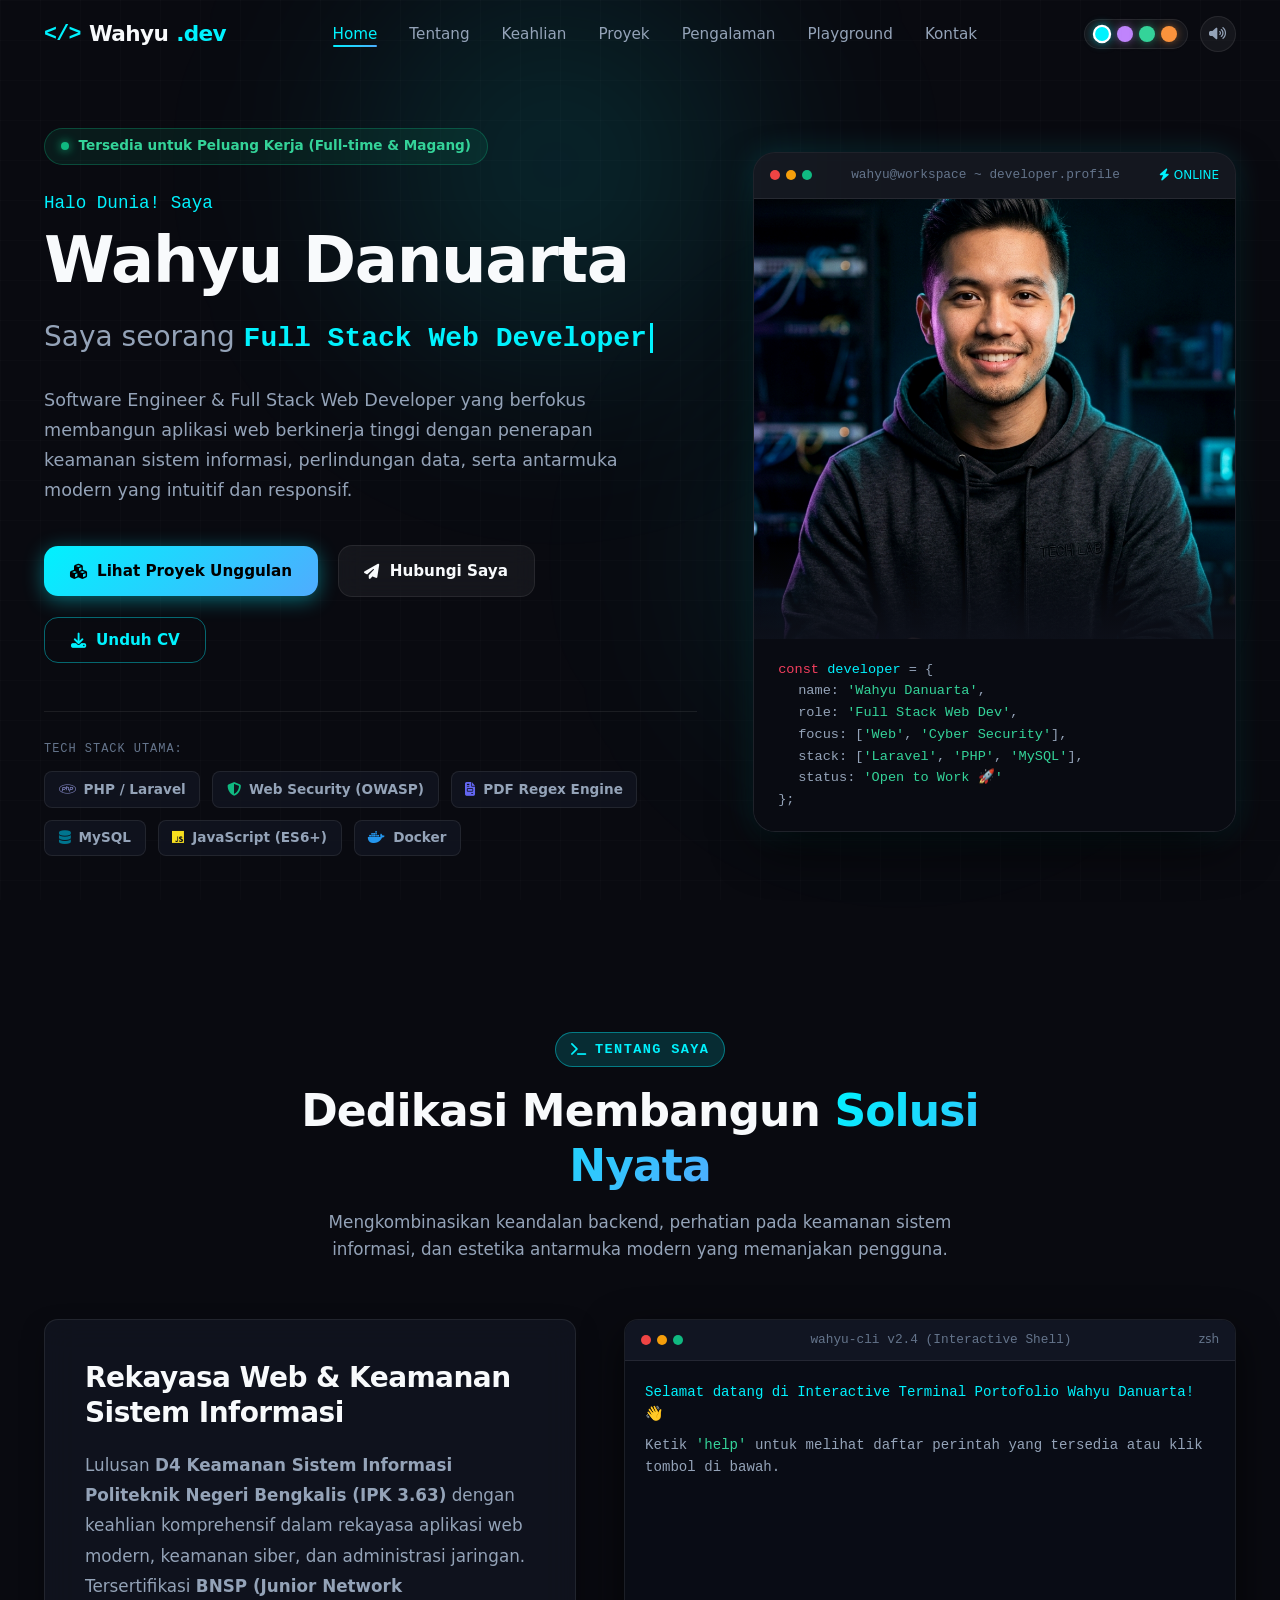
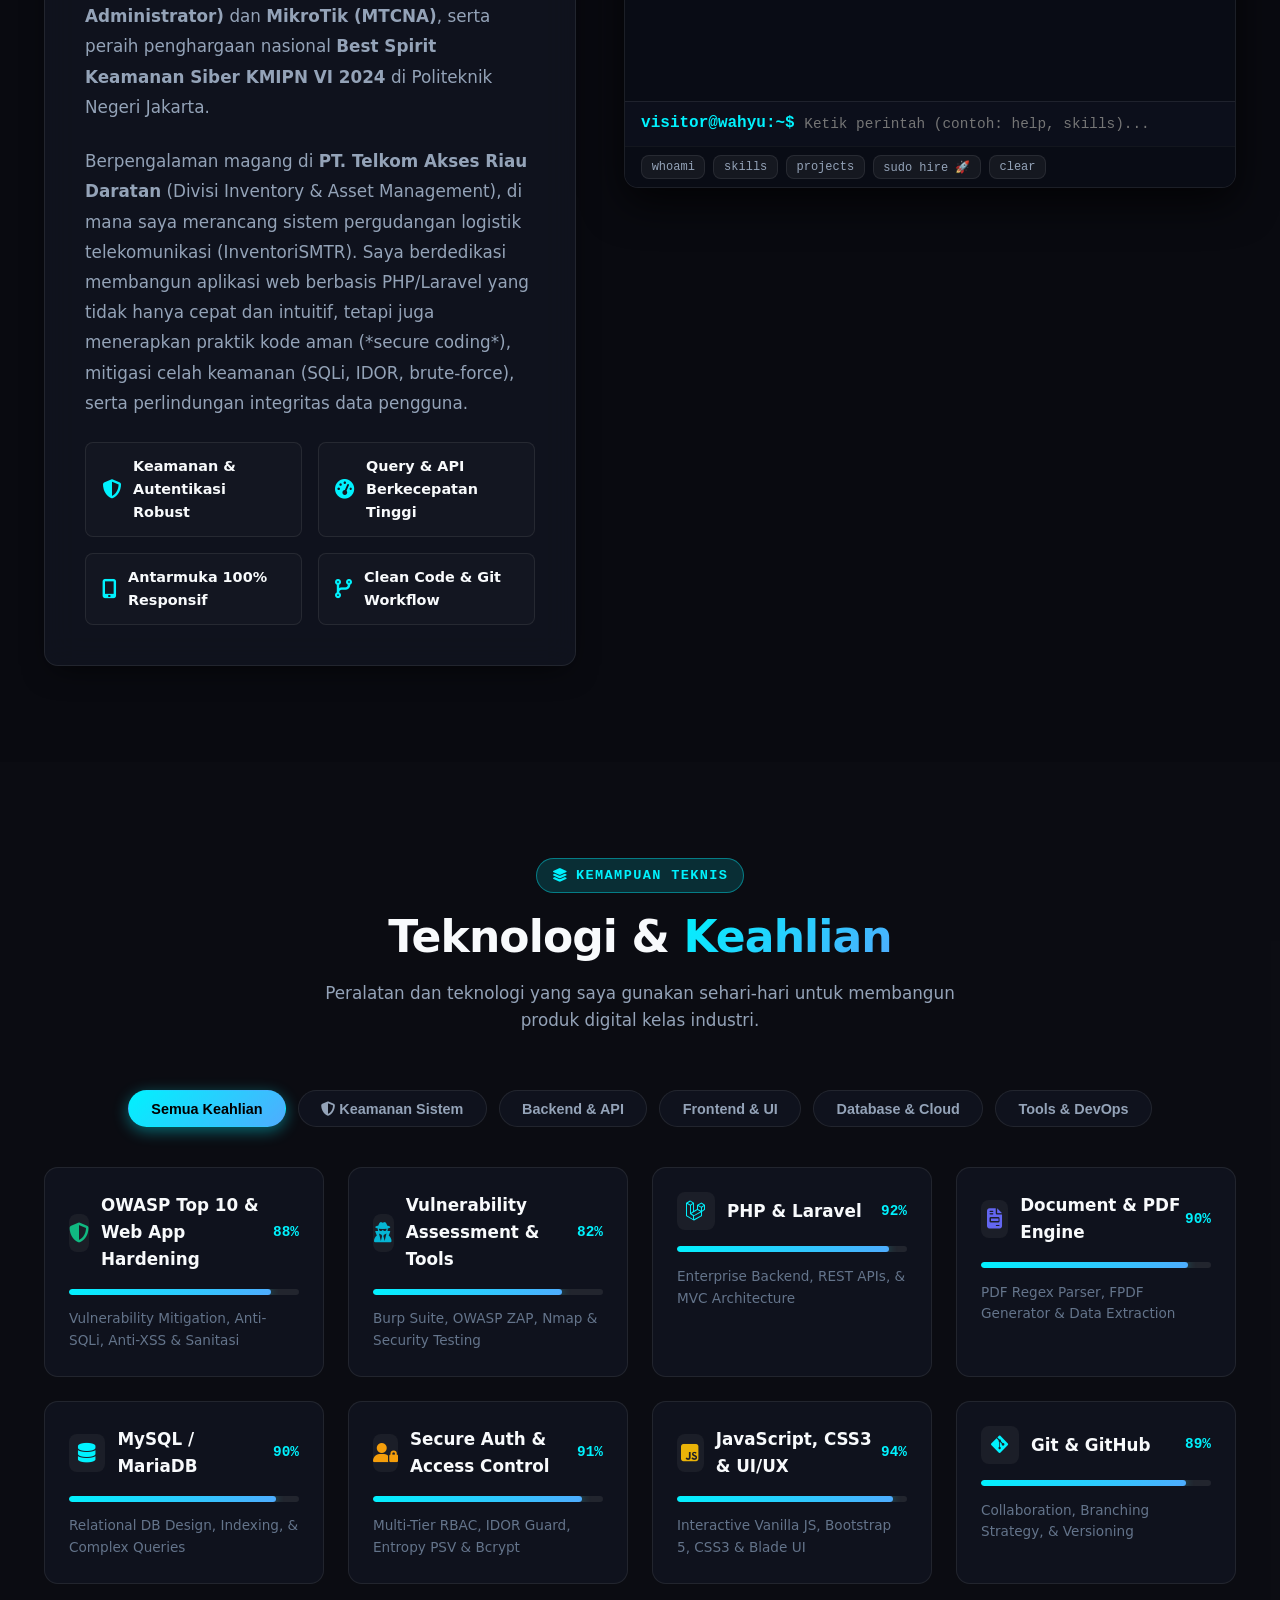
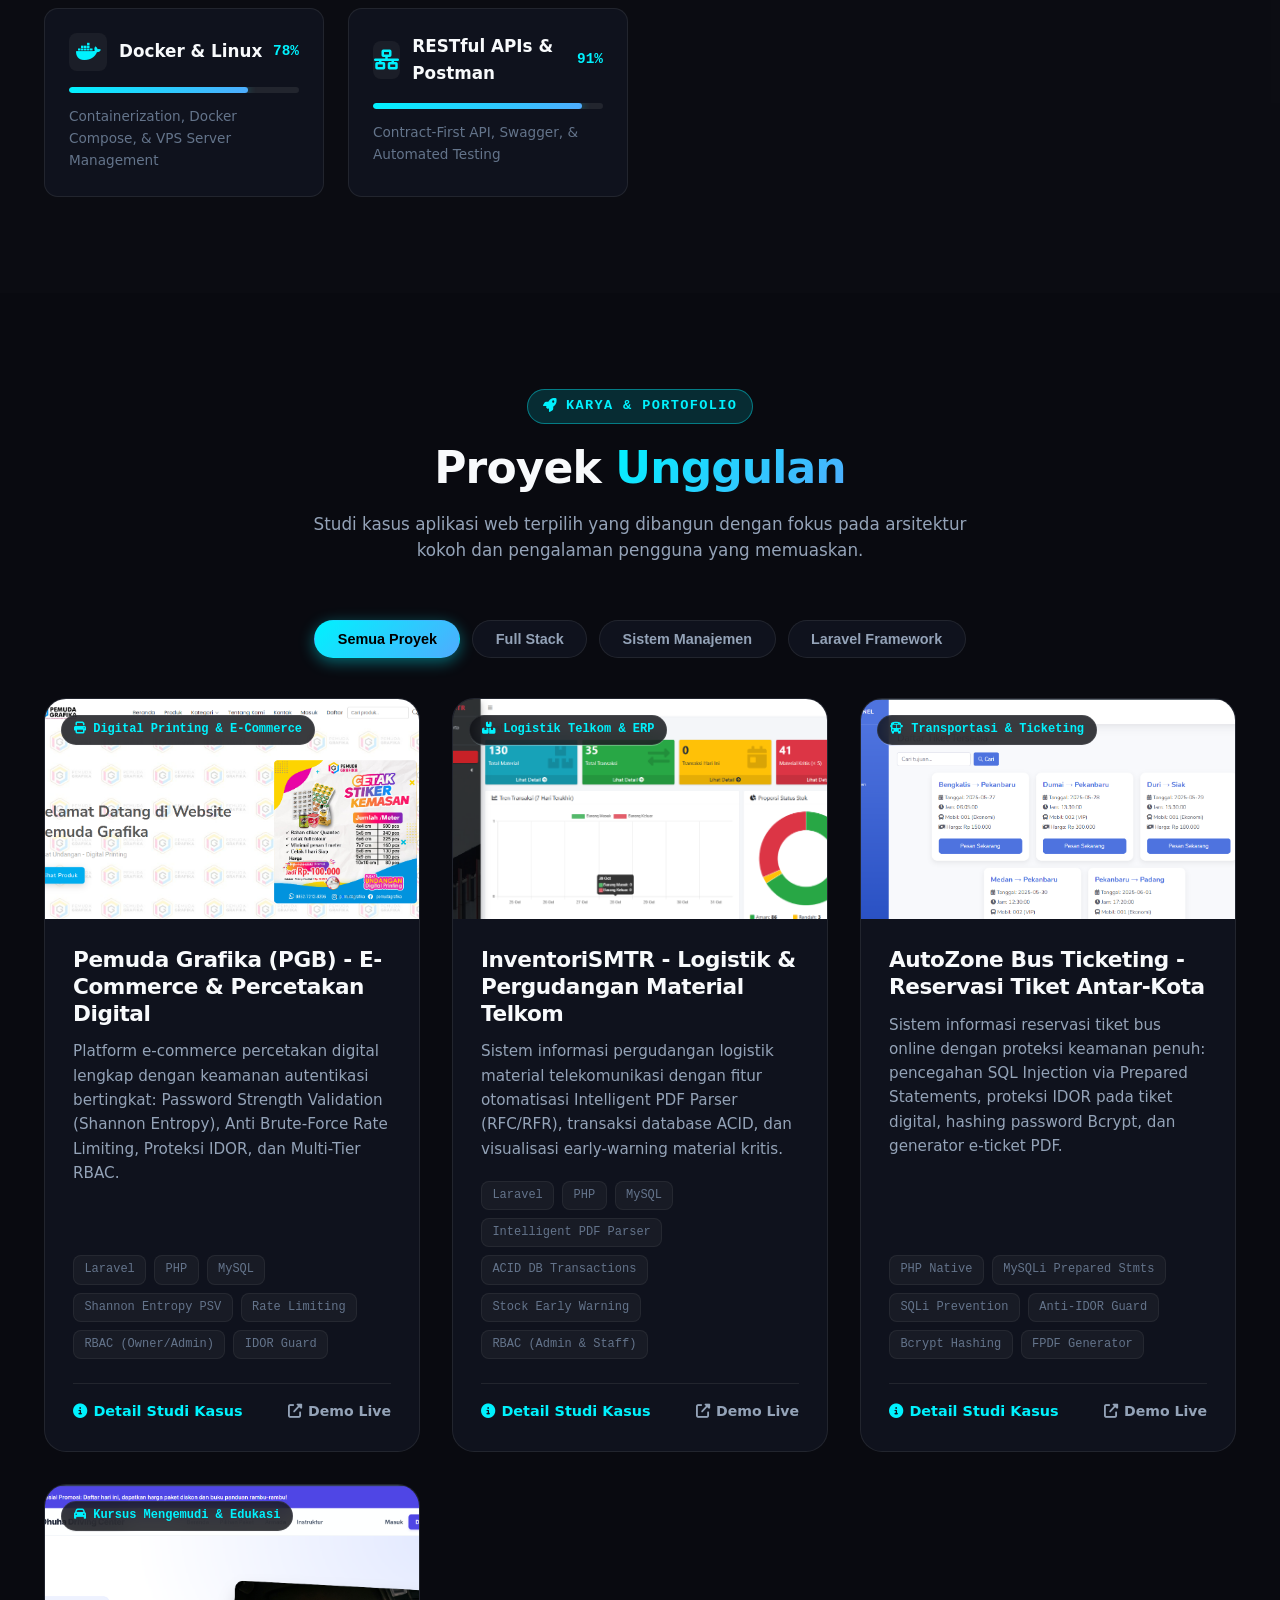
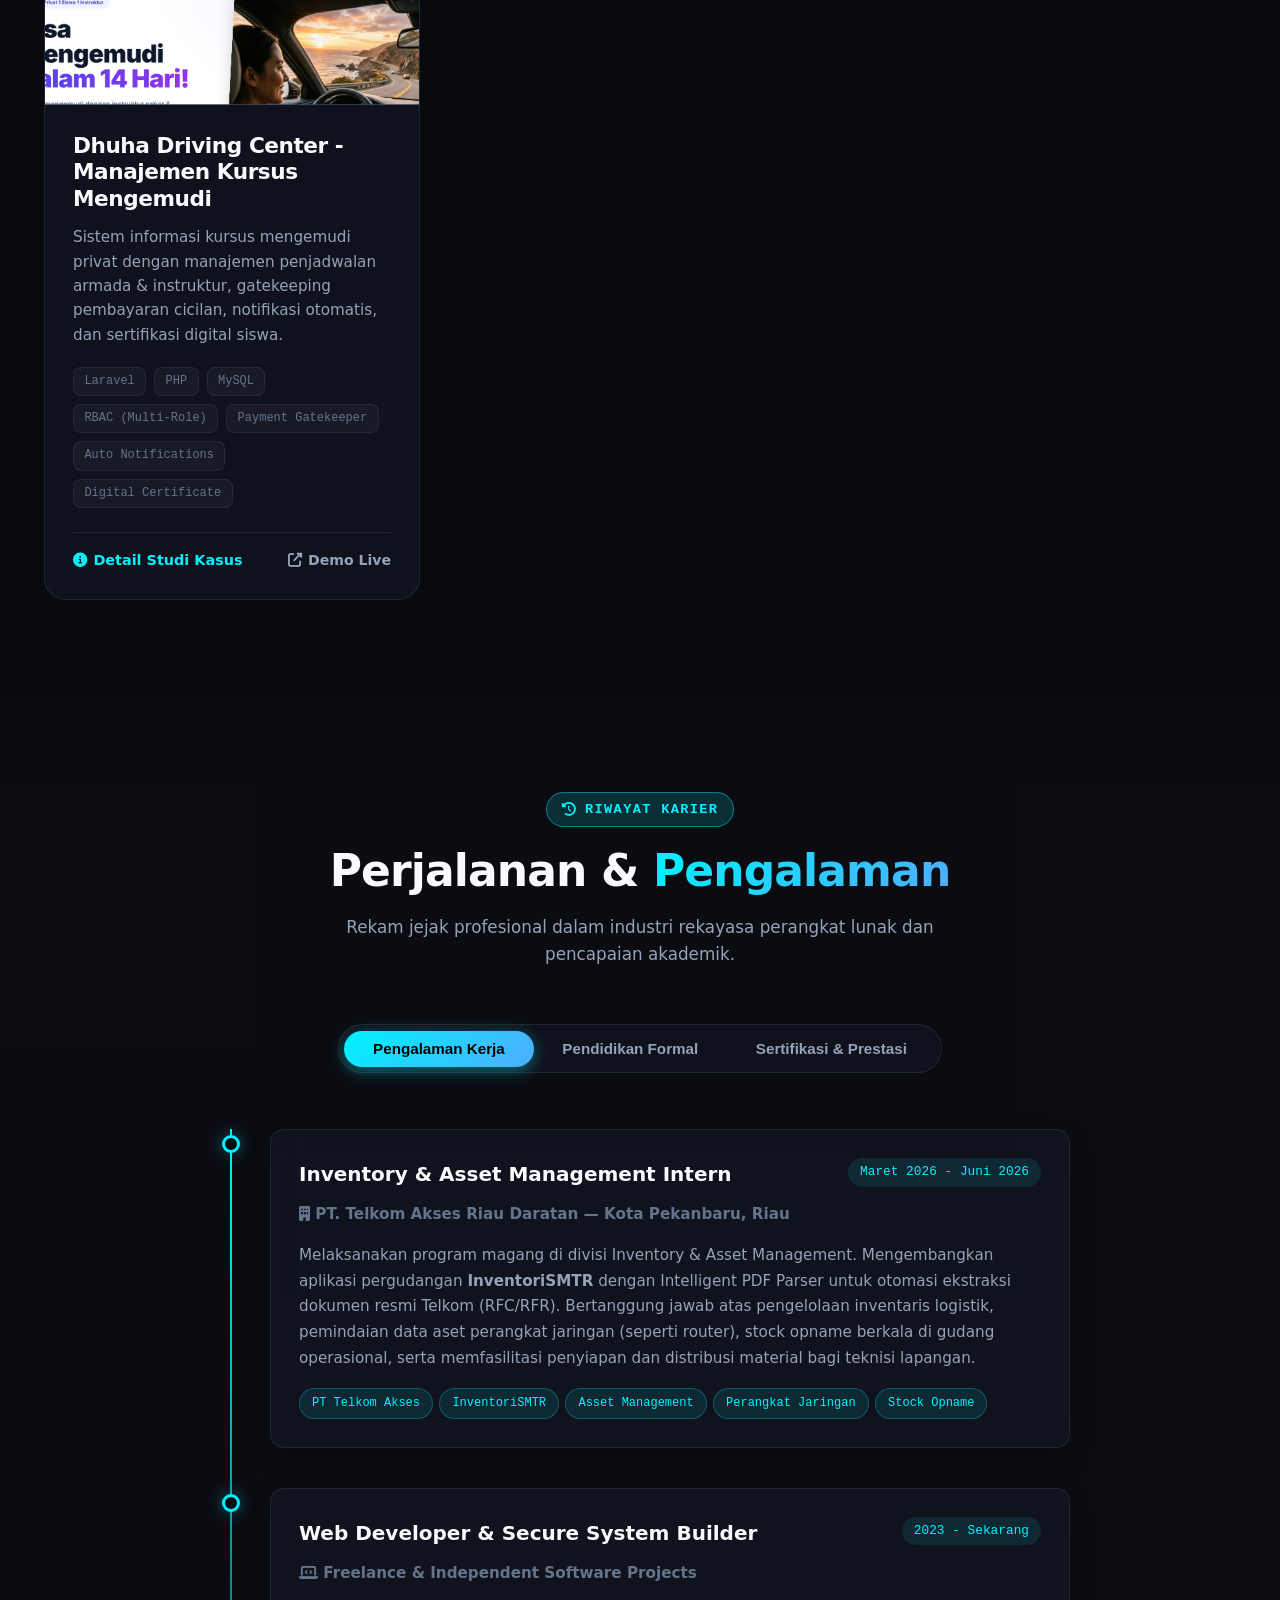
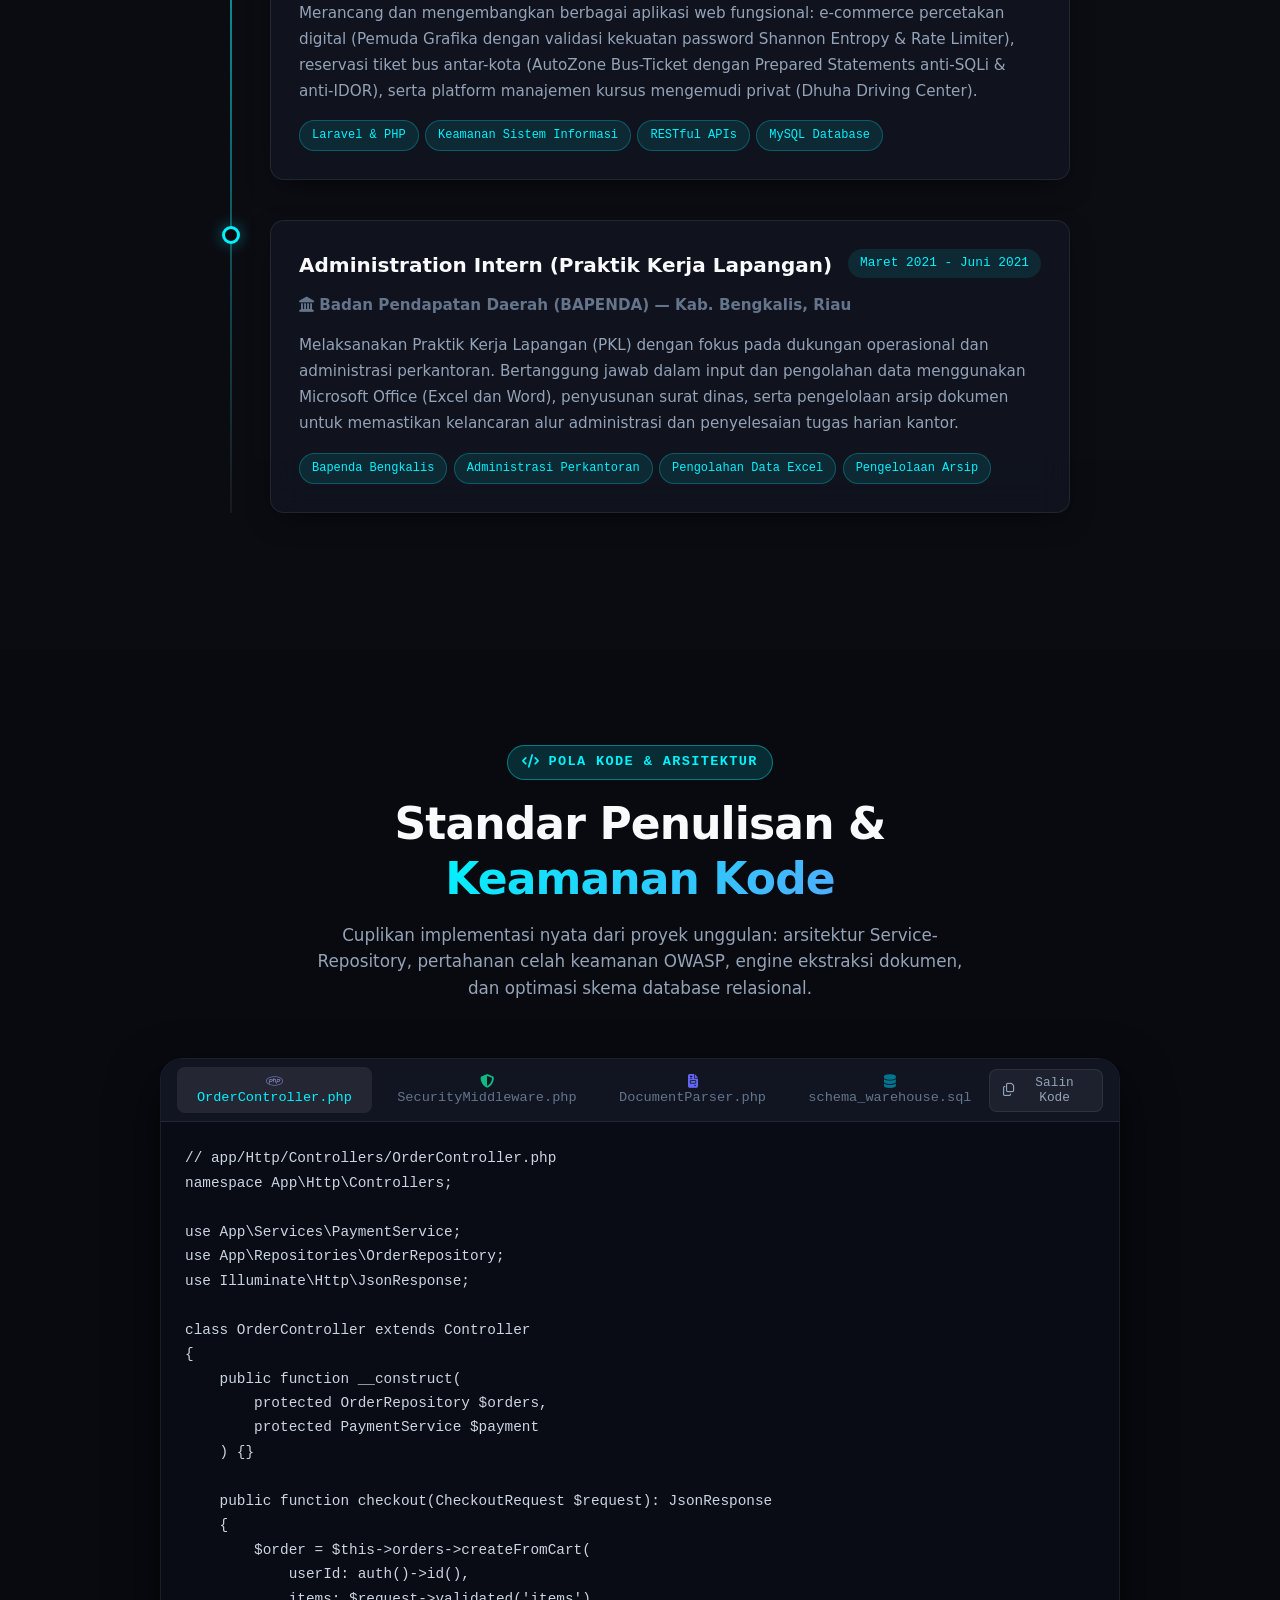
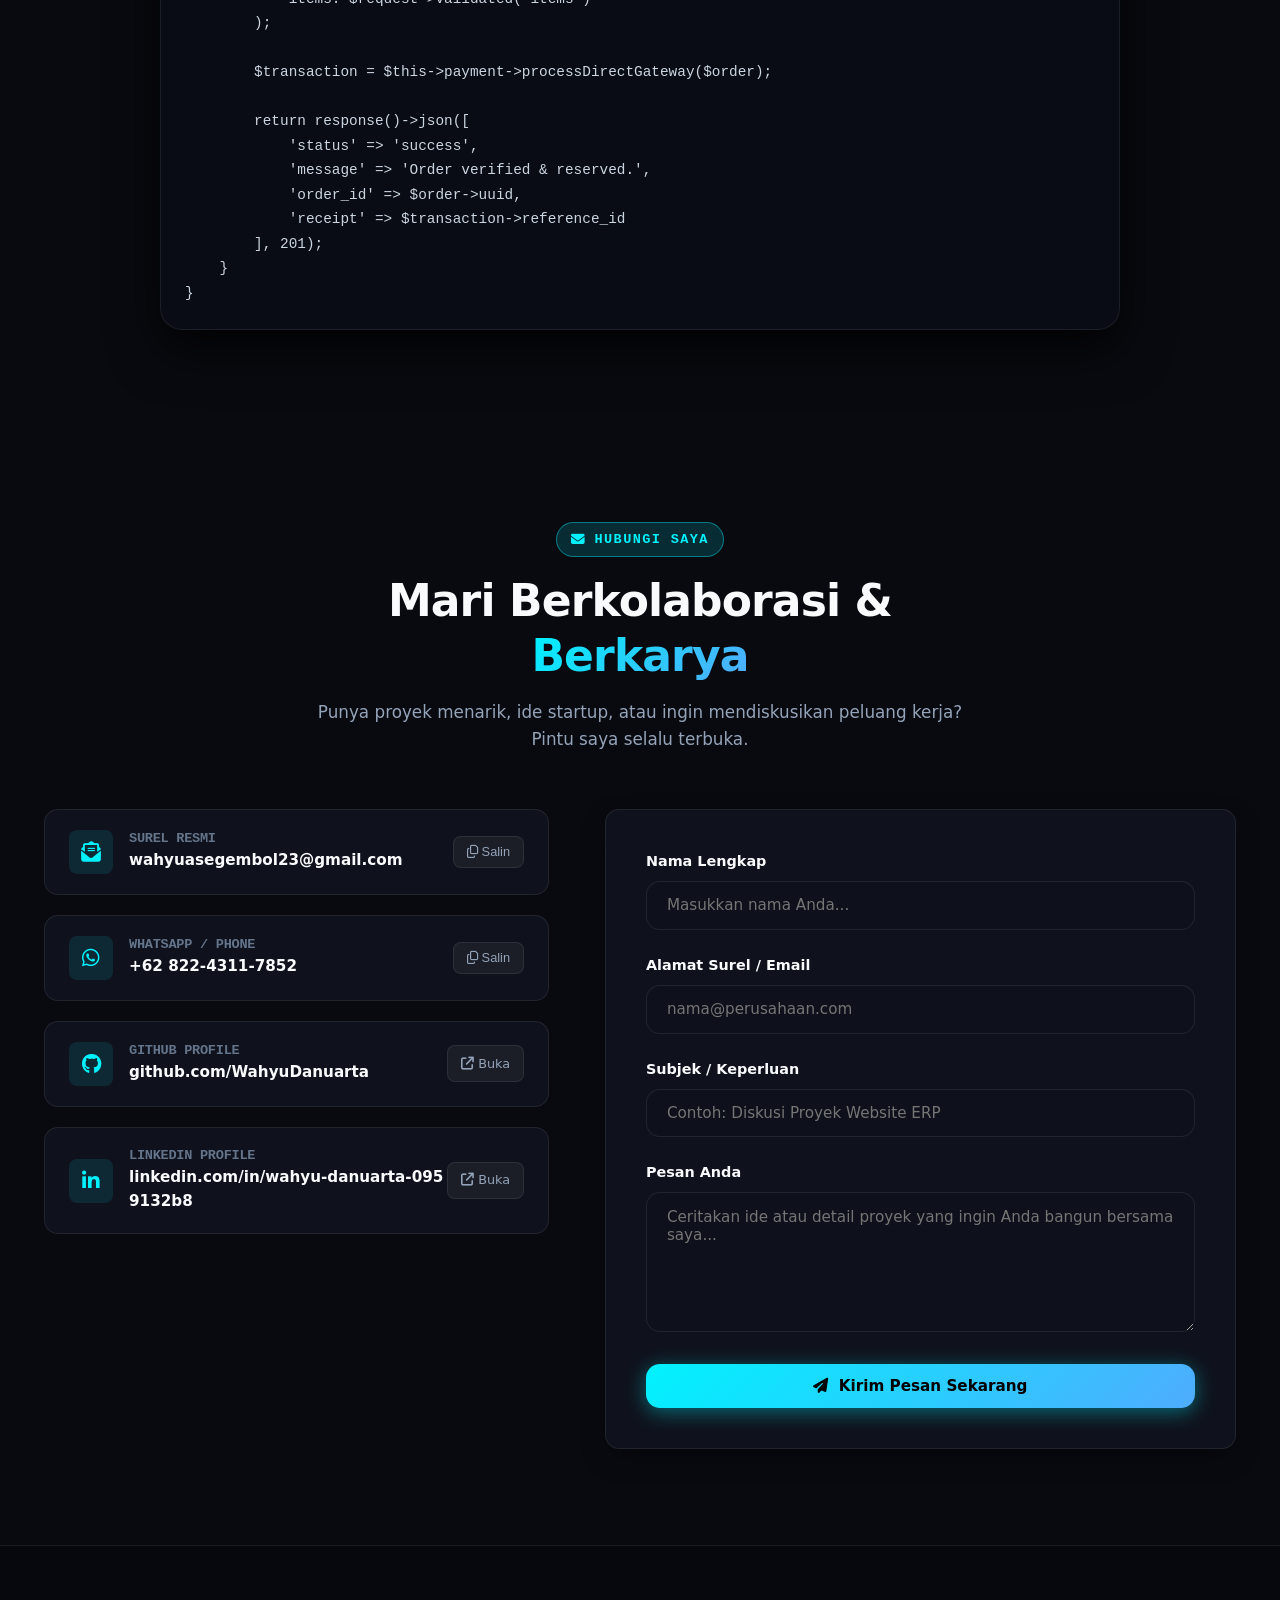
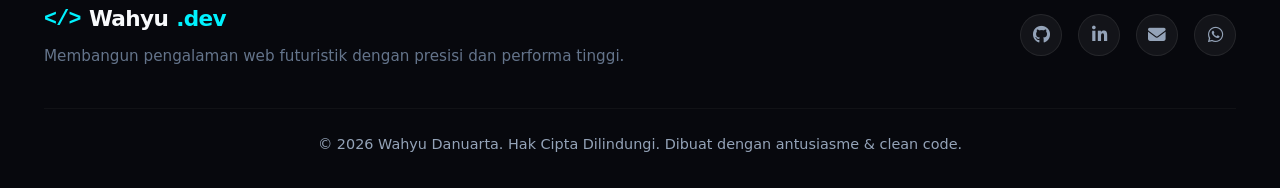
==== index.html @ 3efccd6f "Add latest portfolio website" ====
<!DOCTYPE html>
<html lang="id">
<head>
  <meta charset="UTF-8">
  <meta name="viewport" content="width=device-width, initial-scale=1.0">
  <title>Wahyu Danuarta | Full Stack Web Developer & Software Engineer</title>
  <meta name="description" content="Portofolio resmi Wahyu Danuarta - Full Stack Web Developer dan Software Engineer dengan fokus pengembangan web modern, REST API, dan penerapan keamanan sistem informasi.">
  <meta name="keywords" content="Wahyu Danuarta, Web Developer, Full Stack Developer, Software Engineer, Keamanan Sistem Informasi, Laravel, PHP, MySQL, OWASP, Portfolio">
  <meta name="author" content="Wahyu Danuarta">

  <!-- Security & Privacy Defensive Headers -->
  <meta http-equiv="X-Content-Type-Options" content="nosniff">
  <meta http-equiv="X-Frame-Options" content="DENY">
  <meta name="referrer" content="strict-origin-when-cross-origin">
  <meta http-equiv="Permissions-Policy" content="camera=(), microphone=(), geolocation=(), payment=()">
  <meta http-equiv="Content-Security-Policy" content="default-src 'self'; script-src 'self'; style-src 'self' 'unsafe-inline' https://fonts.googleapis.com https://cdnjs.cloudflare.com; font-src 'self' https://fonts.gstatic.com https://cdnjs.cloudflare.com; img-src 'self' data:; connect-src 'self'; frame-ancestors 'none'; base-uri 'self'; form-action 'self';">

  <!-- Open Graph Meta Tags -->
  <meta property="og:title" content="Wahyu Danuarta | Full Stack Web Developer">
  <meta property="og:description" content="Crafting robust, high-performance web applications and fluid modern digital experiences.">
  <meta property="og:image" content="src/assets/images/avatar.jpg">
  <meta property="og:type" content="website">

  <!-- Google Fonts -->
  <link rel="preconnect" href="https://fonts.googleapis.com">
  <link rel="preconnect" href="https://fonts.gstatic.com" crossorigin>
  <link href="https://fonts.googleapis.com/css2?family=JetBrains+Mono:wght@400;500;700&family=Plus+Jakarta+Sans:wght@400;500;600;700;800&family=Space+Grotesk:wght@500;600;700;800&display=swap" rel="stylesheet">

  <!-- Font Awesome 6 with Subresource Integrity (SRI) -->
  <link rel="stylesheet" href="https://cdnjs.cloudflare.com/ajax/libs/font-awesome/6.5.1/css/all.min.css" integrity="sha512-DTOQO9RWCH3ppGqcWaEA1BIZOC6xxalwEsw9c2QQeAIftl+Vegovlnee1c9QX4TctnWMn13TZye+giMm8e2LwA==" crossorigin="anonymous" referrerpolicy="no-referrer">

  <!-- Stylesheets -->
  <link rel="stylesheet" href="src/css/variables.css">
  <link rel="stylesheet" href="src/css/main.css">
  <link rel="stylesheet" href="src/css/glassmorphism.css">
  <link rel="stylesheet" href="src/css/animations.css">
  <link rel="stylesheet" href="src/css/components.css">
</head>
<body>

  <!-- Ambient Grid Overlay -->
  <div class="grid-bg-overlay"></div>

  <!-- Navigation Bar -->
  <header class="navbar" id="mainNavbar">
    <div class="container nav-container">
      <a href="#hero" class="nav-logo">
        <span class="nav-logo-badge">&lt;/&gt;</span> Wahyu<span style="color: var(--accent-primary);">.dev</span>
      </a>

      <nav>
        <ul class="nav-menu" id="navMenu">
          <li><a href="#hero" class="nav-link active">Home</a></li>
          <li><a href="#about" class="nav-link">Tentang</a></li>
          <li><a href="#skills" class="nav-link">Keahlian</a></li>
          <li><a href="#projects" class="nav-link">Proyek</a></li>
          <li><a href="#experience" class="nav-link">Pengalaman</a></li>
          <li><a href="#code" class="nav-link">Playground</a></li>
          <li><a href="#contact" class="nav-link">Kontak</a></li>
        </ul>
      </nav>

      <div class="nav-controls">
        <!-- Theme Accent Picker -->
        <div class="theme-picker" title="Pilih Warna Aksen Neon">
          <div class="color-dots-group">
            <span class="theme-dot cyan active" data-theme="cyan" title="Electric Cyan"></span>
            <span class="theme-dot purple" data-theme="purple" title="Electric Purple"></span>
            <span class="theme-dot emerald" data-theme="emerald" title="Neon Emerald"></span>
            <span class="theme-dot sunset" data-theme="sunset" title="Sunset Coral"></span>
          </div>
        </div>

        <!-- Sound Effects Toggle -->
        <button id="soundToggleBtn" class="sound-toggle-btn" aria-label="Toggle UI Sounds" title="Toggle Sound Feedback">
          <i class="fas fa-volume-up"></i>
        </button>

        <!-- Mobile Hamburger Button -->
        <button id="hamburgerBtn" class="hamburger" aria-label="Toggle Navigation Menu">
          <span></span>
          <span></span>
          <span></span>
        </button>
      </div>
    </div>
  </header>

  <main>
    <!-- ============================================================
         HERO SECTION
         ============================================================ -->
    <section class="hero-section" id="hero">
      <div class="container">
        <div class="hero-grid">
          <!-- Left Content -->
          <div class="hero-content">
            <div class="hero-badge-wrapper">
              <div class="hero-badge">
                <span class="pulse-dot"></span>
                <span>Tersedia untuk Peluang Kerja (Full-time & Magang)</span>
              </div>
            </div>

            <div class="hero-greeting">Halo Dunia! Saya</div>
            <h1 class="hero-title">
              Wahyu <span class="highlight">Danuarta</span>
            </h1>

            <div class="hero-typing-wrap">
              Saya seorang <span id="typedHeroText" class="typed-text"></span><span class="typing-cursor"></span>
            </div>

            <p class="hero-description">
              Software Engineer & Full Stack Web Developer yang berfokus membangun aplikasi web berkinerja tinggi dengan penerapan keamanan sistem informasi, perlindungan data, serta antarmuka modern yang intuitif dan responsif.
            </p>

            <div class="hero-actions">
              <a href="#projects" class="btn btn-primary">
                <i class="fas fa-cubes"></i> Lihat Proyek Unggulan
              </a>
              <a href="#contact" class="btn btn-glass">
                <i class="fas fa-paper-plane"></i> Hubungi Saya
              </a>
              <button type="button" class="btn btn-outline" id="cvDownloadBtn">
                <i class="fas fa-download"></i> Unduh CV
              </button>
            </div>

            <!-- Tech Badges Ticker -->
            <div class="tech-ticker-wrap">
              <div class="tech-ticker-label">Tech Stack Utama:</div>
              <div class="tech-badges-row">
                <div class="tech-badge-item"><i class="fab fa-php" style="color: #787cb5;"></i> PHP / Laravel</div>
                <div class="tech-badge-item"><i class="fas fa-shield-halved" style="color: #10b981;"></i> Web Security (OWASP)</div>
                <div class="tech-badge-item"><i class="fas fa-file-invoice" style="color: #6366f1;"></i> PDF Regex Engine</div>
                <div class="tech-badge-item"><i class="fas fa-database" style="color: #00758f;"></i> MySQL</div>
                <div class="tech-badge-item"><i class="fab fa-js" style="color: #f7df1e;"></i> JavaScript (ES6+)</div>
                <div class="tech-badge-item"><i class="fab fa-docker" style="color: #2496ed;"></i> Docker</div>
              </div>
            </div>
          </div>

          <!-- Right Visual / Terminal Card -->
          <div class="hero-visual-card">
            <div class="avatar-terminal-card animate-float">
              <div class="terminal-header">
                <div class="terminal-dots">
                  <span class="terminal-dot red"></span>
                  <span class="terminal-dot yellow"></span>
                  <span class="terminal-dot green"></span>
                </div>
                <div class="terminal-title">wahyu@workspace ~ developer.profile</div>
                <div style="font-size: 0.75rem; color: var(--accent-primary);"><i class="fas fa-bolt"></i> ONLINE</div>
              </div>

              <div class="hero-avatar-media">
                <img src="src/assets/images/avatar.jpg" alt="Wahyu Danuarta" class="hero-avatar-img" loading="eager" decoding="async">
                <div class="hero-avatar-overlay"></div>
              </div>

              <div class="terminal-code-body">
                <p><span class="code-keyword">const</span> <span class="code-var">developer</span> = {</p>
                <p style="padding-left: 1.25rem;">name: <span class="code-str">'Wahyu Danuarta'</span>,</p>
                <p style="padding-left: 1.25rem;">role: <span class="code-str">'Full Stack Web Dev'</span>,</p>
                <p style="padding-left: 1.25rem;">focus: [<span class="code-str">'Web'</span>, <span class="code-str">'Cyber Security'</span>],</p>
                <p style="padding-left: 1.25rem;">stack: [<span class="code-str">'Laravel'</span>, <span class="code-str">'PHP'</span>, <span class="code-str">'MySQL'</span>],</p>
                <p style="padding-left: 1.25rem;">status: <span class="code-str">'Open to Work 🚀'</span></p>
                <p>};</p>
              </div>
            </div>
          </div>
        </div>
      </div>
    </section>

    <!-- ============================================================
         ABOUT ME & INTERACTIVE TERMINAL
         ============================================================ -->
    <section id="about">
      <div class="container">
        <div class="section-header">
          <div class="section-tag"><i class="fas fa-terminal"></i> Tentang Saya</div>
          <h2 class="section-title">Dedikasi Membangun <span class="highlight">Solusi Nyata</span></h2>
          <p class="section-subtitle">Mengkombinasikan keandalan backend, perhatian pada keamanan sistem informasi, dan estetika antarmuka modern yang memanjakan pengguna.</p>
        </div>

        <div class="about-grid">
          <!-- Bio Information -->
          <div class="about-bio-card glass-panel">
            <h3>Rekayasa Web & Keamanan Sistem Informasi</h3>
            <p class="about-bio-text">
              Lulusan <strong>D4 Keamanan Sistem Informasi Politeknik Negeri Bengkalis (IPK 3.63)</strong> dengan keahlian komprehensif dalam rekayasa aplikasi web modern, keamanan siber, dan administrasi jaringan. Tersertifikasi <strong>BNSP (Junior Network Administrator)</strong> dan <strong>MikroTik (MTCNA)</strong>, serta peraih penghargaan nasional <strong>Best Spirit Keamanan Siber KMIPN VI 2024</strong> di Politeknik Negeri Jakarta.
            </p>
            <p class="about-bio-text">
              Berpengalaman magang di <strong>PT. Telkom Akses Riau Daratan</strong> (Divisi Inventory & Asset Management), di mana saya merancang sistem pergudangan logistik telekomunikasi (InventoriSMTR). Saya berdedikasi membangun aplikasi web berbasis PHP/Laravel yang tidak hanya cepat dan intuitif, tetapi juga menerapkan praktik kode aman (*secure coding*), mitigasi celah keamanan (SQLi, IDOR, brute-force), serta perlindungan integritas data pengguna.
            </p>

            <div class="about-highlights">
              <div class="highlight-item">
                <i class="fas fa-shield-alt highlight-icon"></i>
                <div class="highlight-text">Keamanan & Autentikasi Robust</div>
              </div>
              <div class="highlight-item">
                <i class="fas fa-tachometer-alt highlight-icon"></i>
                <div class="highlight-text">Query & API Berkecepatan Tinggi</div>
              </div>
              <div class="highlight-item">
                <i class="fas fa-mobile-alt highlight-icon"></i>
                <div class="highlight-text">Antarmuka 100% Responsif</div>
              </div>
              <div class="highlight-item">
                <i class="fas fa-code-branch highlight-icon"></i>
                <div class="highlight-text">Clean Code & Git Workflow</div>
              </div>
            </div>
          </div>

          <!-- Interactive CLI Terminal -->
          <div class="cli-terminal-wrap">
            <div class="cli-terminal-header">
              <div class="terminal-dots">
                <span class="terminal-dot red"></span>
                <span class="terminal-dot yellow"></span>
                <span class="terminal-dot green"></span>
              </div>
              <div class="terminal-title">wahyu-cli v2.4 (Interactive Shell)</div>
              <div style="font-size: 0.75rem; color: var(--text-muted);">zsh</div>
            </div>

            <!-- Terminal Output Area -->
            <div class="cli-output-window" id="cliOutput">
              <p style="color: var(--accent-primary);">Selamat datang di Interactive Terminal Portofolio Wahyu Danuarta! 👋</p>
              <p>Ketik <span class="code-str">'help'</span> untuk melihat daftar perintah yang tersedia atau klik tombol di bawah.</p>
              <br>
            </div>

            <!-- Terminal Input Row -->
            <div class="cli-input-row">
              <span class="cli-input-prompt">visitor@wahyu:~$</span>
              <input type="text" id="cliInput" class="cli-input-field" placeholder="Ketik perintah (contoh: help, skills)..." autocomplete="off" spellcheck="false">
            </div>

            <!-- Quick Command Shortcuts -->
            <div class="cli-shortcut-bar">
              <button class="cli-btn-tag" data-cmd="whoami">whoami</button>
              <button class="cli-btn-tag" data-cmd="skills">skills</button>
              <button class="cli-btn-tag" data-cmd="projects">projects</button>
              <button class="cli-btn-tag" data-cmd="sudo hire">sudo hire 🚀</button>
              <button class="cli-btn-tag" data-cmd="clear">clear</button>
            </div>
          </div>
        </div>
      </div>
    </section>

    <!-- ============================================================
         SKILLS MATRIX SECTION
         ============================================================ */
    -->
    <section id="skills" style="background: rgba(255, 255, 255, 0.01);">
      <div class="container">
        <div class="section-header">
          <div class="section-tag"><i class="fas fa-layer-group"></i> Kemampuan Teknis</div>
          <h2 class="section-title">Teknologi & <span class="highlight">Keahlian</span></h2>
          <p class="section-subtitle">Peralatan dan teknologi yang saya gunakan sehari-hari untuk membangun produk digital kelas industri.</p>
        </div>

        <!-- Filter Buttons -->
        <div class="skills-filter-nav">
          <button class="filter-btn active" data-category="all">Semua Keahlian</button>
          <button class="filter-btn" data-category="security"><i class="fas fa-shield-alt"></i> Keamanan Sistem</button>
          <button class="filter-btn" data-category="backend">Backend & API</button>
          <button class="filter-btn" data-category="frontend">Frontend & UI</button>
          <button class="filter-btn" data-category="database">Database & Cloud</button>
          <button class="filter-btn" data-category="tools">Tools & DevOps</button>
        </div>

        <!-- Skills Grid -->
        <div class="skills-grid" id="skillsGrid">
          <!-- Skill Sec 1: OWASP Top 10 -->
          <div class="skill-card" data-category="security" data-details="Pemahaman mitigasi celah keamanan aplikasi web: SQL Injection, Cross-Site Scripting (XSS), CSRF, input validation, dan implementasi security headers dasar.">
            <div class="skill-top">
              <div class="skill-title-wrap">
                <div class="skill-icon"><i class="fas fa-shield-halved" style="color: #10b981;"></i></div>
                <div class="skill-name">OWASP Top 10 & Web App Hardening</div>
              </div>
              <div class="skill-pct">88%</div>
            </div>
            <div class="skill-bar-track">
              <div class="skill-bar-fill" data-width="88%"></div>
            </div>
            <div class="skill-desc">Vulnerability Mitigation, Anti-SQLi, Anti-XSS & Sanitasi</div>
          </div>

          <!-- Skill Sec 2: Assessment Tools -->
          <div class="skill-card" data-category="security tools" data-details="Pengujian keamanan web menggunakan Burp Suite (Proxy & Repeater), OWASP ZAP untuk security scanning, serta Nmap untuk analisis port jaringan.">
            <div class="skill-top">
              <div class="skill-title-wrap">
                <div class="skill-icon"><i class="fas fa-user-secret" style="color: #06b6d4;"></i></div>
                <div class="skill-name">Vulnerability Assessment & Tools</div>
              </div>
              <div class="skill-pct">82%</div>
            </div>
            <div class="skill-bar-track">
              <div class="skill-bar-fill" data-width="82%"></div>
            </div>
            <div class="skill-desc">Burp Suite, OWASP ZAP, Nmap & Security Testing</div>
          </div>

          <!-- Skill 1: Laravel -->
          <div class="skill-card" data-category="backend" data-details="Pengalaman mendalam menggunakan Laravel untuk Enterprise Architecture, Eloquent ORM, Service Layer, Repository Pattern, Middleware, Queues, dan RESTful API Authentication via Sanctum.">
            <div class="skill-top">
              <div class="skill-title-wrap">
                <div class="skill-icon"><i class="fab fa-laravel"></i></div>
                <div class="skill-name">PHP & Laravel</div>
              </div>
              <div class="skill-pct">92%</div>
            </div>
            <div class="skill-bar-track">
              <div class="skill-bar-fill" data-width="92%"></div>
            </div>
            <div class="skill-desc">Enterprise Backend, REST APIs, & MVC Architecture</div>
          </div>

          <!-- Skill: Document & PDF Processing Engine -->
          <div class="skill-card" data-category="backend tools" data-details="Ekstraksi berkas dokumen resmi otomatis menggunakan Intelligent PDF Parser (Smalot) dengan Regex Offset Capture, generator dokumen e-ticket/invoice FPDF, integrasi database ACID transaction (DB::beginTransaction), dan otomasi ekspor laporan spreadsheet.">
            <div class="skill-top">
              <div class="skill-title-wrap">
                <div class="skill-icon"><i class="fas fa-file-invoice" style="color: #6366f1;"></i></div>
                <div class="skill-name">Document & PDF Engine</div>
              </div>
              <div class="skill-pct">90%</div>
            </div>
            <div class="skill-bar-track">
              <div class="skill-bar-fill" data-width="90%"></div>
            </div>
            <div class="skill-desc">PDF Regex Parser, FPDF Generator & Data Extraction</div>
          </div>

          <!-- Skill 3: MySQL & Database Architecture -->
          <div class="skill-card" data-category="database" data-details="Perancangan skema relasional, normalisasi data (3NF), query indexing, optimasi join, stored procedures, serta backup & replikasi database.">
            <div class="skill-top">
              <div class="skill-title-wrap">
                <div class="skill-icon"><i class="fas fa-database"></i></div>
                <div class="skill-name">MySQL / MariaDB</div>
              </div>
              <div class="skill-pct">90%</div>
            </div>
            <div class="skill-bar-track">
              <div class="skill-bar-fill" data-width="90%"></div>
            </div>
            <div class="skill-desc">Relational DB Design, Indexing, & Complex Queries</div>
          </div>

          <!-- Skill: Secure Auth & Access Control -->
          <div class="skill-card" data-category="security backend" data-details="Implementasi otorisasi terisolasi Multi-Tier RBAC, proteksi Insecure Direct Object Reference (Anti-IDOR), Password Strength Validation berbasis Shannon Entropy (H = L * log2(C)), Brute-Force Rate Limiting, Session Fixation Prevention, dan hashing satu arah Bcrypt.">
            <div class="skill-top">
              <div class="skill-title-wrap">
                <div class="skill-icon"><i class="fas fa-user-lock" style="color: #f59e0b;"></i></div>
                <div class="skill-name">Secure Auth & Access Control</div>
              </div>
              <div class="skill-pct">91%</div>
            </div>
            <div class="skill-bar-track">
              <div class="skill-bar-fill" data-width="91%"></div>
            </div>
            <div class="skill-desc">Multi-Tier RBAC, IDOR Guard, Entropy PSV & Bcrypt</div>
          </div>

          <!-- Skill 5: JavaScript, CSS3 & UI/UX -->
          <div class="skill-card" data-category="frontend" data-details="Perancangan antarmuka modern yang intuitif, interaktif dan responsif menggunakan HTML5 Semantik, Modern CSS3 (Grid, Flexbox, Glassmorphism, Keyframes), JavaScript (ES6+ DOM manipulation, Fetch API, async/await), Bootstrap 5, dan Blade UI Component templating.">
            <div class="skill-top">
              <div class="skill-title-wrap">
                <div class="skill-icon"><i class="fab fa-js-square" style="color: #eab308;"></i></div>
                <div class="skill-name">JavaScript, CSS3 & UI/UX</div>
              </div>
              <div class="skill-pct">94%</div>
            </div>
            <div class="skill-bar-track">
              <div class="skill-bar-fill" data-width="94%"></div>
            </div>
            <div class="skill-desc">Interactive Vanilla JS, Bootstrap 5, CSS3 & Blade UI</div>
          </div>

          <!-- Skill 6: Git & Version Control -->
          <div class="skill-card" data-category="tools" data-details="Git branching strategies (Gitflow), pull requests, merge conflict resolution, CI/CD pipeline automation dengan GitHub Actions, dan semantic versioning.">
            <div class="skill-top">
              <div class="skill-title-wrap">
                <div class="skill-icon"><i class="fab fa-git-alt"></i></div>
                <div class="skill-name">Git & GitHub</div>
              </div>
              <div class="skill-pct">89%</div>
            </div>
            <div class="skill-bar-track">
              <div class="skill-bar-fill" data-width="89%"></div>
            </div>
            <div class="skill-desc">Collaboration, Branching Strategy, & Versioning</div>
          </div>

          <!-- Skill 7: Docker & Deployment -->
          <div class="skill-card" data-category="tools" data-details="Containerization aplikasi web, Docker Compose untuk multi-container environment (PHP-FPM, Nginx, MySQL, Redis), dan deployment ke server Linux VPS.">
            <div class="skill-top">
              <div class="skill-title-wrap">
                <div class="skill-icon"><i class="fab fa-docker"></i></div>
                <div class="skill-name">Docker & Linux</div>
              </div>
              <div class="skill-pct">78%</div>
            </div>
            <div class="skill-bar-track">
              <div class="skill-bar-fill" data-width="78%"></div>
            </div>
            <div class="skill-desc">Containerization, Docker Compose, & VPS Server Management</div>
          </div>

          <!-- Skill 8: API Integration & Postman -->
          <div class="skill-card" data-category="backend" data-details="Perancangan dokumentasi API dengan OpenAPI/Swagger, automated testing endpoint di Postman, serta integrasi Payment Gateway & Third-Party Webhooks.">
            <div class="skill-top">
              <div class="skill-title-wrap">
                <div class="skill-icon"><i class="fas fa-network-wired"></i></div>
                <div class="skill-name">RESTful APIs & Postman</div>
              </div>
              <div class="skill-pct">91%</div>
            </div>
            <div class="skill-bar-track">
              <div class="skill-bar-fill" data-width="91%"></div>
            </div>
            <div class="skill-desc">Contract-First API, Swagger, & Automated Testing</div>
          </div>
        </div>
      </div>
    </section>

    <!-- ============================================================
         FEATURED PROJECTS SHOWCASE
         ============================================================ -->
    <section id="projects">
      <div class="container">
        <div class="section-header">
          <div class="section-tag"><i class="fas fa-rocket"></i> Karya & Portofolio</div>
          <h2 class="section-title">Proyek <span class="highlight">Unggulan</span></h2>
          <p class="section-subtitle">Studi kasus aplikasi web terpilih yang dibangun dengan fokus pada arsitektur kokoh dan pengalaman pengguna yang memuaskan.</p>
        </div>

        <!-- Filter Category -->
        <div class="projects-filter-nav">
          <button class="filter-btn active" data-filter="all">Semua Proyek</button>
          <button class="filter-btn" data-filter="fullstack">Full Stack</button>
          <button class="filter-btn" data-filter="enterprise">Sistem Manajemen</button>
          <button class="filter-btn" data-filter="laravel">Laravel Framework</button>
        </div>

        <!-- Projects Grid -->
        <div class="projects-grid">
          <!-- Project 1: Pemuda Grafika (PGB v8 - Final) -->
          <div class="project-card" data-category="fullstack enterprise laravel" data-full-details="Sistem e-commerce dan percetakan digital terintegrasi (PGB Final Build) dengan arsitektur keamanan informasi berlapis: (1) Password Strength Validation (PSV) berbasis Teori Entropi Informasi Shannon (H = L × log2(C)) dan rule-based regex untuk kalkulasi matematis kekuatan kata sandi pengguna; (2) Proteksi Brute-Force Rate Limiting pada login (blokir otomatis setelah 3x gagal, cooldown 15 menit); (3) Otorisasi anti-IDOR (Insecure Direct Object Reference) yang membatasi akses transaksi dan bukti bayar hanya kepada pemilik sah; (4) Validasi ketat ekstensi & MIME-type file untuk mencegah Arbitrary File Upload; serta (5) Multi-Tier RBAC berjenjang memisahkan hak akses Owner (Admin Besar), Staff Admin (Admin Kecil), dan Pelanggan.">
            <div class="project-thumb-box">
              <img src="src/assets/images/project_pgb.png" alt="Pemuda Grafika (PGB) - Digital Printing & E-Commerce" class="project-thumb-img" loading="lazy" decoding="async">
              <div class="project-tag-float"><i class="fas fa-print"></i> Digital Printing & E-Commerce</div>
            </div>
            <div class="project-info">
              <h3 class="project-title">Pemuda Grafika (PGB) - E-Commerce & Percetakan Digital</h3>
              <p class="project-summary">
                Platform e-commerce percetakan digital lengkap dengan keamanan autentikasi bertingkat: Password Strength Validation (Shannon Entropy), Anti Brute-Force Rate Limiting, Proteksi IDOR, dan Multi-Tier RBAC.
              </p>
              <div class="project-tech-pills">
                <span class="tech-pill">Laravel</span>
                <span class="tech-pill">PHP</span>
                <span class="tech-pill">MySQL</span>
                <span class="tech-pill">Shannon Entropy PSV</span>
                <span class="tech-pill">Rate Limiting</span>
                <span class="tech-pill">RBAC (Owner/Admin)</span>
                <span class="tech-pill">IDOR Guard</span>
              </div>
              <div class="project-footer-links">
                <button class="btn-details-trigger">
                  <i class="fas fa-info-circle"></i> Detail Studi Kasus
                </button>
                <a href="#contact" class="project-action-link">
                  <i class="fas fa-external-link-alt"></i> Demo Live
                </a>
              </div>
            </div>
          </div>

          <!-- Project 2: InventoriSMTR (Project Telkom) -->
          <div class="project-card" data-category="enterprise fullstack laravel" data-full-details="Sistem manajemen pergudangan dan logistik material telekomunikasi (InventoriSMTR) yang dikembangkan pada program magang di lingkungan Telkom. Mengatasi tantangan pemrosesan dokumen logistik resmi yang kompleks (RFC - Ready for Construction, RFR - Ready for Repair, dan Surat Jalan Masuk) melalui engine Intelligent PDF Parser berbasis Regex Offset Capture untuk ekstraksi data otomatis tanpa input manual. Dilengkapi database ACID transactions (DB::beginTransaction) untuk konsistensi stok massal, visualisasi tren mutasi material dan donut chart status stok (Aman, Rendah, Kritis), ekspor laporan rekapitulasi Excel, serta proteksi keamanan session fixation dan RBAC multi-level (Admin & Staff Magang).">
            <div class="project-thumb-box">
              <img src="src/assets/images/project_telkom.png" alt="InventoriSMTR - Logistik & Pergudangan Telkom" class="project-thumb-img" loading="lazy" decoding="async">
              <div class="project-tag-float"><i class="fas fa-boxes"></i> Logistik Telkom & ERP</div>
            </div>
            <div class="project-info">
              <h3 class="project-title">InventoriSMTR - Logistik & Pergudangan Material Telkom</h3>
              <p class="project-summary">
                Sistem informasi pergudangan logistik material telekomunikasi dengan fitur otomatisasi Intelligent PDF Parser (RFC/RFR), transaksi database ACID, dan visualisasi early-warning material kritis.
              </p>
              <div class="project-tech-pills">
                <span class="tech-pill">Laravel</span>
                <span class="tech-pill">PHP</span>
                <span class="tech-pill">MySQL</span>
                <span class="tech-pill">Intelligent PDF Parser</span>
                <span class="tech-pill">ACID DB Transactions</span>
                <span class="tech-pill">Stock Early Warning</span>
                <span class="tech-pill">RBAC (Admin & Staff)</span>
              </div>
              <div class="project-footer-links">
                <button class="btn-details-trigger">
                  <i class="fas fa-info-circle"></i> Detail Studi Kasus
                </button>
                <a href="#contact" class="project-action-link">
                  <i class="fas fa-external-link-alt"></i> Demo Live
                </a>
              </div>
            </div>
          </div>

          <!-- Project 3: AutoZone Bus Ticketing -->
          <div class="project-card" data-category="fullstack" data-full-details="Platform reservasi tiket perjalanan darat antar-kota (AutoZone Bus-Ticket) dengan arsitektur dua portal: Admin Panel (manajemen armada bus, penjadwalan rute, tarif, dan manifes penumpang) serta User Panel (katalog tiket real-time, pencarian rute, pemesanan multi-tiket, riwayat transaksi, dan unduh e-ticket). Pada aspek keamanan sistem informasi, proyek ini menerapkan Prepared Statements parameterized query secara menyeluruh pada seluruh transaksi database untuk menangkal SQL Injection (SQLi), otorisasi kepemilikan sesi bertingkat guna memitigasi celah Insecure Direct Object Reference (IDOR) pada unduh berkas e-ticket (WHERE p.id = ? AND p.user_id = ?), enkripsi kata sandi satu arah menggunakan password_hash/password_verify (Bcrypt), serta generator tiket digital instan berbasis FPDF.">
            <div class="project-thumb-box">
              <img src="src/assets/images/project_tiket_bus.png" alt="AutoZone Bus Ticketing System" class="project-thumb-img" loading="lazy" decoding="async">
              <div class="project-tag-float"><i class="fas fa-bus"></i> Transportasi & Ticketing</div>
            </div>
            <div class="project-info">
              <h3 class="project-title">AutoZone Bus Ticketing - Reservasi Tiket Antar-Kota</h3>
              <p class="project-summary">
                Sistem informasi reservasi tiket bus online dengan proteksi keamanan penuh: pencegahan SQL Injection via Prepared Statements, proteksi IDOR pada tiket digital, hashing password Bcrypt, dan generator e-ticket PDF.
              </p>
              <div class="project-tech-pills">
                <span class="tech-pill">PHP Native</span>
                <span class="tech-pill">MySQLi Prepared Stmts</span>
                <span class="tech-pill">SQLi Prevention</span>
                <span class="tech-pill">Anti-IDOR Guard</span>
                <span class="tech-pill">Bcrypt Hashing</span>
                <span class="tech-pill">FPDF Generator</span>
              </div>
              <div class="project-footer-links">
                <button class="btn-details-trigger">
                  <i class="fas fa-info-circle"></i> Detail Studi Kasus
                </button>
                <a href="#contact" class="project-action-link">
                  <i class="fas fa-external-link-alt"></i> Demo Live
                </a>
              </div>
            </div>
          </div>

          <!-- Project 4: Dhuha Driving Center -->
          <div class="project-card" data-category="enterprise fullstack laravel" data-full-details="Sistem informasi manajemen lembaga kursus mengemudi (Dhuha Driving Center) dengan model pembelajaran privat '1 Siswa 1 Instruktur 1 Mobil'. Dilengkapi alur pendaftaran siswa online, verifikasi berkas KTP & bukti bayar (DP & Pelunasan), sistem penjadwalan latihan dinamis berbasis ketersediaan armada mobil (manual/matic) dan instruktur, validasi keamanan bisnis (pemblokiran otomatis pertemuan ke-5 bagi siswa yang belum melunasi DP), log absensi pertemuan, sistem notifikasi email otomatis, serta penerbitan sertifikat kelulusan digital resmi bagi siswa yang telah menyelesaikan paket pelatihan.">
            <div class="project-thumb-box">
              <img src="src/assets/images/project_dhuha_driving.png" alt="Dhuha Driving Center Web System" class="project-thumb-img" loading="lazy" decoding="async">
              <div class="project-tag-float"><i class="fas fa-car"></i> Kursus Mengemudi & Edukasi</div>
            </div>
            <div class="project-info">
              <h3 class="project-title">Dhuha Driving Center - Manajemen Kursus Mengemudi</h3>
              <p class="project-summary">
                Sistem informasi kursus mengemudi privat dengan manajemen penjadwalan armada & instruktur, gatekeeping pembayaran cicilan, notifikasi otomatis, dan sertifikasi digital siswa.
              </p>
              <div class="project-tech-pills">
                <span class="tech-pill">Laravel</span>
                <span class="tech-pill">PHP</span>
                <span class="tech-pill">MySQL</span>
                <span class="tech-pill">RBAC (Multi-Role)</span>
                <span class="tech-pill">Payment Gatekeeper</span>
                <span class="tech-pill">Auto Notifications</span>
                <span class="tech-pill">Digital Certificate</span>
              </div>
              <div class="project-footer-links">
                <button class="btn-details-trigger">
                  <i class="fas fa-info-circle"></i> Detail Studi Kasus
                </button>
                <a href="#contact" class="project-action-link">
                  <i class="fas fa-external-link-alt"></i> Demo Live
                </a>
              </div>
            </div>
          </div>
        </div>
      </div>
    </section>

    <!-- ============================================================
         EXPERIENCE & EDUCATION TIMELINE
         ============================================================ -->
    <section id="experience" style="background: rgba(255, 255, 255, 0.01);">
      <div class="container">
        <div class="section-header">
          <div class="section-tag"><i class="fas fa-history"></i> Riwayat Karier</div>
          <h2 class="section-title">Perjalanan & <span class="highlight">Pengalaman</span></h2>
          <p class="section-subtitle">Rekam jejak profesional dalam industri rekayasa perangkat lunak dan pencapaian akademik.</p>
        </div>

        <!-- Timeline Tab Toggle -->
        <div class="timeline-toggle-tabs">
          <div class="timeline-tab-group">
            <button class="timeline-tab-btn active" data-type="work">Pengalaman Kerja</button>
            <button class="timeline-tab-btn" data-type="education">Pendidikan Formal</button>
            <button class="timeline-tab-btn" data-type="achievement">Sertifikasi & Prestasi</button>
          </div>
        </div>

        <div class="timeline-container">
          <!-- WORK 1: PT Telkom Akses -->
          <div class="timeline-item" data-type="work">
            <div class="timeline-dot-marker"></div>
            <div class="timeline-card glass-panel">
              <div class="timeline-card-header">
                <div class="timeline-role">Inventory & Asset Management Intern</div>
                <div class="timeline-period">Maret 2026 - Juni 2026</div>
              </div>
              <div class="timeline-company"><i class="fas fa-building"></i> PT. Telkom Akses Riau Daratan — Kota Pekanbaru, Riau</div>
              <p class="timeline-desc">
                Melaksanakan program magang di divisi Inventory & Asset Management. Mengembangkan aplikasi pergudangan <strong>InventoriSMTR</strong> dengan Intelligent PDF Parser untuk otomasi ekstraksi dokumen resmi Telkom (RFC/RFR). Bertanggung jawab atas pengelolaan inventaris logistik, pemindaian data aset perangkat jaringan (seperti router), stock opname berkala di gudang operasional, serta memfasilitasi penyiapan dan distribusi material bagi teknisi lapangan.
              </p>
              <div class="timeline-skills-list">
                <span class="neon-badge">PT Telkom Akses</span>
                <span class="neon-badge">InventoriSMTR</span>
                <span class="neon-badge">Asset Management</span>
                <span class="neon-badge">Perangkat Jaringan</span>
                <span class="neon-badge">Stock Opname</span>
              </div>
            </div>
          </div>

          <!-- WORK 2: Freelance Web Developer -->
          <div class="timeline-item" data-type="work">
            <div class="timeline-dot-marker"></div>
            <div class="timeline-card glass-panel">
              <div class="timeline-card-header">
                <div class="timeline-role">Web Developer & Secure System Builder</div>
                <div class="timeline-period">2023 - Sekarang</div>
              </div>
              <div class="timeline-company"><i class="fas fa-laptop-code"></i> Freelance & Independent Software Projects</div>
              <p class="timeline-desc">
                Merancang dan mengembangkan berbagai aplikasi web fungsional: e-commerce percetakan digital (Pemuda Grafika dengan validasi kekuatan password Shannon Entropy & Rate Limiter), reservasi tiket bus antar-kota (AutoZone Bus-Ticket dengan Prepared Statements anti-SQLi & anti-IDOR), serta platform manajemen kursus mengemudi privat (Dhuha Driving Center).
              </p>
              <div class="timeline-skills-list">
                <span class="neon-badge">Laravel & PHP</span>
                <span class="neon-badge">Keamanan Sistem Informasi</span>
                <span class="neon-badge">RESTful APIs</span>
                <span class="neon-badge">MySQL Database</span>
              </div>
            </div>
          </div>

          <!-- WORK 3: BAPENDA Bengkalis -->
          <div class="timeline-item" data-type="work">
            <div class="timeline-dot-marker"></div>
            <div class="timeline-card glass-panel">
              <div class="timeline-card-header">
                <div class="timeline-role">Administration Intern (Praktik Kerja Lapangan)</div>
                <div class="timeline-period">Maret 2021 - Juni 2021</div>
              </div>
              <div class="timeline-company"><i class="fas fa-landmark"></i> Badan Pendapatan Daerah (BAPENDA) — Kab. Bengkalis, Riau</div>
              <p class="timeline-desc">
                Melaksanakan Praktik Kerja Lapangan (PKL) dengan fokus pada dukungan operasional dan administrasi perkantoran. Bertanggung jawab dalam input dan pengolahan data menggunakan Microsoft Office (Excel dan Word), penyusunan surat dinas, serta pengelolaan arsip dokumen untuk memastikan kelancaran alur administrasi dan penyelesaian tugas harian kantor.
              </p>
              <div class="timeline-skills-list">
                <span class="neon-badge">Bapenda Bengkalis</span>
                <span class="neon-badge">Administrasi Perkantoran</span>
                <span class="neon-badge">Pengolahan Data Excel</span>
                <span class="neon-badge">Pengelolaan Arsip</span>
              </div>
            </div>
          </div>

          <!-- EDUCATION 1: D4 Politeknik Negeri Bengkalis -->
          <div class="timeline-item" data-type="education" style="display: none;">
            <div class="timeline-dot-marker"></div>
            <div class="timeline-card glass-panel">
              <div class="timeline-card-header">
                <div class="timeline-role">D4 Keamanan Sistem Informasi (Sarjana Terapan)</div>
                <div class="timeline-period">2022 - 2026</div>
              </div>
              <div class="timeline-company"><i class="fas fa-graduation-cap"></i> Politeknik Negeri Bengkalis — Kab. Bengkalis, Riau</div>
              <p class="timeline-desc">
                Meraih <strong>IPK: 3.63</strong>. Fokus keahlian pada keamanan siber, administrasi jaringan, rekayasa perangkat lunak web yang aman (secure web development), analisis celah keamanan, mitigasi serangan web, serta forensik digital.
              </p>
              <div class="timeline-skills-list">
                <span class="neon-badge">IPK: 3.63</span>
                <span class="neon-badge">Keamanan Sistem Informasi</span>
                <span class="neon-badge">Politeknik Negeri Bengkalis</span>
                <span class="neon-badge">Cyber & Network Security</span>
              </div>
            </div>
          </div>

          <!-- EDUCATION 2: SMKN 1 Bengkalis -->
          <div class="timeline-item" data-type="education" style="display: none;">
            <div class="timeline-dot-marker"></div>
            <div class="timeline-card glass-panel">
              <div class="timeline-card-header">
                <div class="timeline-role">SMK — Teknik Komputer dan Jaringan (TKJ)</div>
                <div class="timeline-period">2019 - 2022</div>
              </div>
              <div class="timeline-company"><i class="fas fa-school"></i> SMKN 1 Bengkalis — Kab. Bengkalis, Riau</div>
              <p class="timeline-desc">
                Nilai Akhir: <strong>79.43</strong>. Mempelajari fundamental instalasi jaringan komputer, arsitektur perangkat keras, administrasi server Linux, konfigurasi LAN/WAN, routing, serta dasar-dasar pemrograman web.
              </p>
              <div class="timeline-skills-list">
                <span class="neon-badge">SMKN 1 Bengkalis</span>
                <span class="neon-badge">Teknik Komputer & Jaringan</span>
                <span class="neon-badge">Administrasi Server</span>
                <span class="neon-badge">Jaringan LAN/WAN</span>
              </div>
            </div>
          </div>

          <!-- EDUCATION 3: MTs Negeri 1 Bengkalis -->
          <div class="timeline-item" data-type="education" style="display: none;">
            <div class="timeline-dot-marker"></div>
            <div class="timeline-card glass-panel">
              <div class="timeline-card-header">
                <div class="timeline-role">Pendidikan Menengah Pertama</div>
                <div class="timeline-period">2017 - 2019</div>
              </div>
              <div class="timeline-company"><i class="fas fa-book-reader"></i> MTs Negeri 1 Bengkalis — Kab. Bengkalis, Riau</div>
              <p class="timeline-desc">
                Nilai Kelulusan: <strong>86</strong>. Menyelesaikan pendidikan menengah pertama dengan fondasi sains, teknologi informasi dasar, serta kedisiplinan akademik.
              </p>
              <div class="timeline-skills-list">
                <span class="neon-badge">MTsN 1 Bengkalis</span>
                <span class="neon-badge">Nilai: 86</span>
              </div>
            </div>
          </div>

          <!-- ACHIEVEMENT 1: KMIPN VI Best Spirit -->
          <div class="timeline-item" data-type="achievement" style="display: none;">
            <div class="timeline-dot-marker" style="background: #fbbf24; box-shadow: 0 0 15px rgba(251, 191, 36, 0.6);"></div>
            <div class="timeline-card glass-panel" style="border-left: 3px solid #fbbf24;">
              <div class="timeline-card-header">
                <div class="timeline-role" style="color: #fbbf24;"><i class="fas fa-trophy"></i> Pemenang Best Spirit Kategori Keamanan Siber</div>
                <div class="timeline-period">2024</div>
              </div>
              <div class="timeline-company"><i class="fas fa-award"></i> KMIPN VI 2024 — Politeknik Negeri Jakarta</div>
              <p class="timeline-desc">
                Meraih penghargaan bergengsi tingkat nasional sebagai pemenang <strong>Best Spirit pada kategori Keamanan Siber</strong> dalam ajang Kompetisi Mahasiswa Informatika Politeknik Nasional (KMIPN) VI. Menunjukkan dedikasi, ketahanan teknis, serta kerja sama tim solid dalam menyelesaikan tantangan keamanan siber dan pemecahan insiden digital.
              </p>
              <div class="timeline-skills-list">
                <span class="neon-badge" style="border-color: #fbbf24; color: #fbbf24;">KMIPN VI Nasional</span>
                <span class="neon-badge">Best Spirit Keamanan Siber</span>
                <span class="neon-badge">Digital Forensics</span>
                <span class="neon-badge">Incident Response</span>
              </div>
            </div>
          </div>

          <!-- ACHIEVEMENT 2: BNSP Junior Network Administrator -->
          <div class="timeline-item" data-type="achievement" style="display: none;">
            <div class="timeline-dot-marker"></div>
            <div class="timeline-card glass-panel">
              <div class="timeline-card-header">
                <div class="timeline-role">Sertifikasi BNSP — Junior Network Administrator</div>
                <div class="timeline-period">Oktober 2025</div>
              </div>
              <div class="timeline-company"><i class="fas fa-certificate"></i> Badan Nasional Sertifikasi Profesi (BNSP) & Komdigi</div>
              <p class="timeline-desc">
                Sertifikasi kompetensi resmi standar nasional oleh BNSP melalui program <em>Vocational School Graduate Academy (VSGA) - Digital Talent Scholarship 2025</em> yang diselenggarakan oleh BBPSDMP Medan - Kementerian Komunikasi dan Digital (Komdigi).
              </p>
              <div class="timeline-skills-list">
                <span class="neon-badge">Sertifikasi BNSP</span>
                <span class="neon-badge">Junior Network Administrator</span>
                <span class="neon-badge">Digitalent Komdigi</span>
                <span class="neon-badge">Standar Nasional</span>
              </div>
            </div>
          </div>

          <!-- ACHIEVEMENT 3: MikroTik MTCNA -->
          <div class="timeline-item" data-type="achievement" style="display: none;">
            <div class="timeline-dot-marker"></div>
            <div class="timeline-card glass-panel">
              <div class="timeline-card-header">
                <div class="timeline-role">MikroTik Certified Network Associate (MTCNA)</div>
                <div class="timeline-period">Mei 2023</div>
              </div>
              <div class="timeline-company"><i class="fas fa-network-wired"></i> MikroTik Academy</div>
              <p class="timeline-desc">
                Sertifikasi jaringan internasional dalam perancangan dan manajemen infrastruktur jaringan berbasis MikroTik RouterOS: routing statis & dinamis, firewall filtering & NAT, bandwidth management (Queues), hotspot gateway, wireless, dan network troubleshooting.
              </p>
              <div class="timeline-skills-list">
                <span class="neon-badge">MTCNA Certified</span>
                <span class="neon-badge">MikroTik RouterOS</span>
                <span class="neon-badge">Routing & Firewall</span>
                <span class="neon-badge">Bandwidth Management</span>
              </div>
            </div>
          </div>

          <!-- ACHIEVEMENT 4: Jadi Hacker Workshop -->
          <div class="timeline-item" data-type="achievement" style="display: none;">
            <div class="timeline-dot-marker"></div>
            <div class="timeline-card glass-panel">
              <div class="timeline-card-header">
                <div class="timeline-role">Workshop Keamanan Siber: Digital Forensics & Database</div>
                <div class="timeline-period">Nov - Des 2024</div>
              </div>
              <div class="timeline-company"><i class="fas fa-user-secret"></i> Jadi Hacker</div>
              <p class="timeline-desc">
                Menyelesaikan pelatihan teknis intensif bidang keamanan siber: <em>Digital Forensics 101</em> (investigasi bukti digital & analisis insiden) dan <em>Ghosts in the Database</em> (keamanan basis data, mitigasi celah SQL, dan audit keamanan database).
              </p>
              <div class="timeline-skills-list">
                <span class="neon-badge">Digital Forensics 101</span>
                <span class="neon-badge">Ghosts in the Database</span>
                <span class="neon-badge">Jadi Hacker</span>
                <span class="neon-badge">Database Security</span>
              </div>
            </div>
          </div>
        </div>
      </div>
    </section>

    <!-- ============================================================
         INTERACTIVE CODE PLAYGROUND
         ============================================================ -->
    <section id="code">
      <div class="container">
        <div class="section-header">
          <div class="section-tag"><i class="fas fa-code"></i> Pola Kode & Arsitektur</div>
          <h2 class="section-title">Standar Penulisan & <span class="highlight">Keamanan Kode</span></h2>
          <p class="section-subtitle">Cuplikan implementasi nyata dari proyek unggulan: arsitektur Service-Repository, pertahanan celah keamanan OWASP, engine ekstraksi dokumen, dan optimasi skema database relasional.</p>
        </div>

        <div class="code-sandbox-wrap">
          <div class="sandbox-tab-bar">
            <div class="sandbox-tabs">
              <button class="sandbox-tab-btn active" data-snippet="controller">
                <i class="fab fa-php" style="color: #787cb5;"></i> OrderController.php
              </button>
              <button class="sandbox-tab-btn" data-snippet="security">
                <i class="fas fa-shield-halved" style="color: #10b981;"></i> SecurityMiddleware.php
              </button>
              <button class="sandbox-tab-btn" data-snippet="pdf_parser">
                <i class="fas fa-file-invoice" style="color: #6366f1;"></i> DocumentParser.php
              </button>
              <button class="sandbox-tab-btn" data-snippet="database">
                <i class="fas fa-database" style="color: #00758f;"></i> schema_warehouse.sql
              </button>
            </div>
            <button class="btn-copy-code" id="copySandboxBtn" title="Salin Kode">
              <i class="far fa-copy"></i> Salin Kode
            </button>
          </div>

          <pre class="sandbox-code-pre" id="sandboxCodePre"><code>// app/Http/Controllers/OrderController.php
namespace App\Http\Controllers;

use App\Services\PaymentService;
use App\Repositories\OrderRepository;
use Illuminate\Http\JsonResponse;

class OrderController extends Controller 
{
    public function __construct(
        protected OrderRepository $orders,
        protected PaymentService $payment
    ) {}

    public function checkout(CheckoutRequest $request): JsonResponse 
    {
        $order = $this->orders->createFromCart(
            userId: auth()->id(), 
            items: $request->validated('items')
        );

        $transaction = $this->payment->processDirectGateway($order);

        return response()->json([
            'status' => 'success',
            'message' => 'Order verified & reserved.',
            'order_id' => $order->uuid,
            'receipt' => $transaction->reference_id
        ], 201);
    }
}</code></pre>
        </div>
      </div>
    </section>

    <!-- ============================================================
         CONTACT SECTION & FORM
         ============================================================ -->
    <section id="contact">
      <div class="container">
        <div class="section-header">
          <div class="section-tag"><i class="fas fa-envelope"></i> Hubungi Saya</div>
          <h2 class="section-title">Mari Berkolaborasi & <span class="highlight">Berkarya</span></h2>
          <p class="section-subtitle">Punya proyek menarik, ide startup, atau ingin mendiskusikan peluang kerja? Pintu saya selalu terbuka.</p>
        </div>

        <div class="contact-grid">
          <!-- Quick Contact Cards -->
          <div class="contact-info-cards">
            <!-- Email -->
            <div class="contact-quick-card">
              <div class="contact-card-left">
                <div class="contact-card-icon"><i class="fas fa-envelope-open-text"></i></div>
                <div class="contact-card-meta">
                  <h4>Surel Resmi</h4>
                  <p>wahyuasegembol23@gmail.com</p>
                </div>
              </div>
              <button class="btn-copy-item" data-copy="wahyuasegembol23@gmail.com" title="Salin Email">
                <i class="far fa-copy"></i> Salin
              </button>
            </div>

            <!-- WhatsApp -->
            <div class="contact-quick-card">
              <div class="contact-card-left">
                <div class="contact-card-icon"><i class="fab fa-whatsapp"></i></div>
                <div class="contact-card-meta">
                  <h4>WhatsApp / Phone</h4>
                  <p>+62 822-4311-7852</p>
                </div>
              </div>
              <button class="btn-copy-item" data-copy="+6282243117852" title="Salin Nomor">
                <i class="far fa-copy"></i> Salin
              </button>
            </div>

            <!-- GitHub -->
            <div class="contact-quick-card">
              <div class="contact-card-left">
                <div class="contact-card-icon"><i class="fab fa-github"></i></div>
                <div class="contact-card-meta">
                  <h4>GitHub Profile</h4>
                  <p>github.com/WahyuDanuarta</p>
                </div>
              </div>
              <a href="https://github.com/WahyuDanuarta?tab=repositories" target="_blank" rel="noopener noreferrer" class="btn-copy-item" style="text-decoration: none;">
                <i class="fas fa-arrow-up-right-from-square"></i> Buka
              </a>
            </div>

            <!-- LinkedIn -->
            <div class="contact-quick-card">
              <div class="contact-card-left">
                <div class="contact-card-icon"><i class="fab fa-linkedin-in"></i></div>
                <div class="contact-card-meta">
                  <h4>LinkedIn Profile</h4>
                  <p>linkedin.com/in/wahyu-danuarta-0959132b8</p>
                </div>
              </div>
              <a href="https://www.linkedin.com/in/wahyu-danuarta-0959132b8" target="_blank" rel="noopener noreferrer" class="btn-copy-item" style="text-decoration: none;">
                <i class="fas fa-arrow-up-right-from-square"></i> Buka
              </a>
            </div>
          </div>

          <!-- Contact Form -->
          <div class="contact-form-panel glass-panel">
            <form id="portfolioContactForm" novalidate autocomplete="on">
              <!-- Honeypot Field (Anti-Bot Spam Protection) -->
              <div style="display: none !important; position: absolute; left: -9999px;" aria-hidden="true">
                <label for="websiteUrl">Website</label>
                <input type="text" id="websiteUrl" name="websiteUrl" tabindex="-1" autocomplete="off">
              </div>

              <div class="form-group">
                <label for="senderName" class="form-label">Nama Lengkap</label>
                <input type="text" id="senderName" class="form-control" placeholder="Masukkan nama Anda..." required maxlength="100">
              </div>

              <div class="form-group">
                <label for="senderEmail" class="form-label">Alamat Surel / Email</label>
                <input type="email" id="senderEmail" class="form-control" placeholder="nama@perusahaan.com" required maxlength="150">
              </div>

              <div class="form-group">
                <label for="senderSubject" class="form-label">Subjek / Keperluan</label>
                <input type="text" id="senderSubject" class="form-control" placeholder="Contoh: Diskusi Proyek Website ERP" maxlength="200">
              </div>

              <div class="form-group">
                <label for="senderMessage" class="form-label">Pesan Anda</label>
                <textarea id="senderMessage" class="form-control" placeholder="Ceritakan ide atau detail proyek yang ingin Anda bangun bersama saya..." required maxlength="3000"></textarea>
              </div>

              <button type="submit" id="submitContactBtn" class="btn btn-primary" style="width: 100%;">
                <i class="fas fa-paper-plane"></i> Kirim Pesan Sekarang
              </button>
            </form>
          </div>
        </div>
      </div>
    </section>
  </main>

  <!-- ============================================================
       FOOTER
       ============================================================ -->
  <footer class="site-footer">
    <div class="container">
      <div class="footer-content">
        <div>
          <a href="#hero" class="nav-logo" style="margin-bottom: 0.5rem;">
            <span class="nav-logo-badge">&lt;/&gt;</span> Wahyu<span style="color: var(--accent-primary);">.dev</span>
          </a>
          <p style="font-size: 0.95rem; color: var(--text-muted);">
            Membangun pengalaman web futuristik dengan presisi dan performa tinggi.
          </p>
        </div>

        <div class="footer-social-links">
          <a href="https://github.com/WahyuDanuarta?tab=repositories" target="_blank" rel="noopener noreferrer" class="social-icon-circle" aria-label="GitHub"><i class="fab fa-github"></i></a>
          <a href="https://www.linkedin.com/in/wahyu-danuarta-0959132b8" target="_blank" rel="noopener noreferrer" class="social-icon-circle" aria-label="LinkedIn"><i class="fab fa-linkedin-in"></i></a>
          <a href="mailto:wahyuasegembol23@gmail.com" class="social-icon-circle" aria-label="Email"><i class="fas fa-envelope"></i></a>
          <a href="https://wa.me/6282243117852" target="_blank" rel="noopener noreferrer" class="social-icon-circle" aria-label="WhatsApp"><i class="fab fa-whatsapp"></i></a>
        </div>
      </div>

      <div class="footer-bottom">
        <p>&copy; 2026 Wahyu Danuarta. Hak Cipta Dilindungi. Dibuat dengan antusiasme &amp; clean code.</p>
      </div>
    </div>
  </footer>

  <!-- Back to Top Floating Button -->
  <button class="back-to-top" id="backToTopBtn" aria-label="Kembali ke atas">
    <i class="fas fa-arrow-up"></i>
  </button>

  <!-- Reusable Details Modal -->
  <div class="modal-backdrop" id="detailsModal">
    <div class="modal-dialog">
      <button class="modal-close-btn" id="modalCloseBtn" aria-label="Tutup Modal">&times;</button>
      <div class="modal-content-body">
        <h3 id="modalTitle" style="font-size: 1.5rem; margin-bottom: 1.25rem;">Detail</h3>
        <div id="modalBody"></div>
      </div>
    </div>
  </div>

  <!-- Toast Container -->
  <div class="toast-container" id="toastContainer"></div>

  <!-- JavaScript Scripts -->
  <script src="src/js/data.js"></script>
  <script src="src/js/audio.js"></script>
  <script src="src/js/theme.js"></script>
  <script src="src/js/terminal.js"></script>
  <script src="src/js/skills.js"></script>
  <script src="src/js/projects.js"></script>
  <script src="src/js/contact.js"></script>
  <script src="src/js/main.js"></script>
</body>
</html>
---- src/css/variables.css ----
:root {
  /* Dynamic Accent Colors (Default: Electric Cyan) */
  --accent-primary: #00f2fe;
  --accent-secondary: #4facfe;
  --accent-gradient: linear-gradient(135deg, #00f2fe 0%, #4facfe 100%);
  --accent-glow: rgba(0, 242, 254, 0.4);
  --accent-glow-subtle: rgba(0, 242, 254, 0.15);
  --accent-rgb: 0, 242, 254;

  /* Theme Presets */
  --theme-cyan: #00f2fe;
  --theme-cyan-sec: #4facfe;
  --theme-purple: #c084fc;
  --theme-purple-sec: #818cf8;
  --theme-emerald: #10b981;
  --theme-emerald-sec: #059669;
  --theme-sunset: #fb923c;
  --theme-sunset-sec: #f43f5e;

  /* Base Backgrounds (Obsidian & Deep Space Dark) */
  --bg-darkest: #090a10;
  --bg-dark: #0d0f18;
  --bg-card: rgba(18, 22, 34, 0.75);
  --bg-card-hover: rgba(26, 32, 50, 0.85);
  --bg-surface: #141824;
  --bg-input: rgba(15, 18, 28, 0.8);

  /* Glassmorphism Borders & Shadows */
  --border-glass: rgba(255, 255, 255, 0.08);
  --border-glass-hover: rgba(255, 255, 255, 0.2);
  --border-accent: rgba(var(--accent-rgb), 0.4);
  --shadow-glass: 0 10px 30px -10px rgba(0, 0, 0, 0.7);
  --shadow-glow: 0 0 25px var(--accent-glow);
  --shadow-glow-intense: 0 0 45px var(--accent-glow);

  /* Text Colors */
  --text-primary: #f8fafc;
  --text-secondary: #94a3b8;
  --text-muted: #64748b;
  --text-accent: var(--accent-primary);

  /* UI Status Colors */
  --status-success: #10b981;
  --status-warning: #f59e0b;
  --status-danger: #ef4444;

  /* Typography */
  --font-sans: 'Space Grotesk', 'Plus Jakarta Sans', system-ui, -apple-system, sans-serif;
  --font-mono: 'JetBrains Mono', 'Fira Code', monospace;

  /* Sizing & Transitions */
  --radius-sm: 8px;
  --radius-md: 14px;
  --radius-lg: 22px;
  --radius-full: 9999px;
  --transition-fast: 0.2s cubic-bezier(0.4, 0, 0.2, 1);
  --transition-smooth: 0.35s cubic-bezier(0.16, 1, 0.3, 1);
  --transition-bounce: 0.5s cubic-bezier(0.34, 1.56, 0.64, 1);
}

/* Theme Variant Classes applied to <body> */
body.theme-purple {
  --accent-primary: #c084fc;
  --accent-secondary: #818cf8;
  --accent-gradient: linear-gradient(135deg, #c084fc 0%, #818cf8 100%);
  --accent-glow: rgba(192, 132, 252, 0.45);
  --accent-glow-subtle: rgba(192, 132, 252, 0.15);
  --accent-rgb: 192, 132, 252;
}

body.theme-emerald {
  --accent-primary: #34d399;
  --accent-secondary: #059669;
  --accent-gradient: linear-gradient(135deg, #34d399 0%, #059669 100%);
  --accent-glow: rgba(52, 211, 153, 0.45);
  --accent-glow-subtle: rgba(52, 211, 153, 0.15);
  --accent-rgb: 52, 211, 153;
}

body.theme-sunset {
  --accent-primary: #fb923c;
  --accent-secondary: #f43f5e;
  --accent-gradient: linear-gradient(135deg, #fb923c 0%, #f43f5e 100%);
  --accent-glow: rgba(251, 146, 60, 0.45);
  --accent-glow-subtle: rgba(251, 146, 60, 0.15);
  --accent-rgb: 251, 146, 60;
}
---- src/css/main.css ----
/* ============================================================
   BASE RESETS & GLOBAL STYLES
   ============================================================ */
*, *::before, *::after {
  box-sizing: border-box;
  margin: 0;
  padding: 0;
}

html {
  scroll-behavior: smooth;
  font-size: 16px;
  color-scheme: dark;
  width: 100%;
  max-width: 100%;
  overflow-x: hidden;
}

body {
  font-family: var(--font-sans);
  background-color: var(--bg-darkest);
  color: var(--text-primary);
  line-height: 1.6;
  width: 100%;
  max-width: 100%;
  overflow-x: hidden;
  position: relative;
  min-height: 100vh;
  transition: background-color var(--transition-smooth);
  -webkit-font-smoothing: antialiased;
}

/* Ambient Radial Glow Gradients in Background */
body::before {
  content: '';
  position: fixed;
  top: -15%;
  left: 20%;
  width: 600px;
  height: 600px;
  background: radial-gradient(circle, var(--accent-glow-subtle) 0%, rgba(0,0,0,0) 70%);
  z-index: -1;
  pointer-events: none;
  filter: blur(80px);
  animation: floatAmbient 18s ease-in-out infinite alternate;
}

body::after {
  content: '';
  position: fixed;
  bottom: 10%;
  right: 10%;
  width: 500px;
  height: 500px;
  background: radial-gradient(circle, var(--accent-glow-subtle) 0%, rgba(0,0,0,0) 70%);
  z-index: -1;
  pointer-events: none;
  filter: blur(90px);
  animation: floatAmbient2 22s ease-in-out infinite alternate;
}

/* Subtle Tech Grid Overlay */
.grid-bg-overlay {
  position: fixed;
  inset: 0;
  background-image: 
    linear-gradient(to right, rgba(255, 255, 255, 0.015) 1px, transparent 1px),
    linear-gradient(to bottom, rgba(255, 255, 255, 0.015) 1px, transparent 1px);
  background-size: 40px 40px;
  pointer-events: none;
  z-index: -1;
}

/* Custom Scrollbar */
::-webkit-scrollbar {
  width: 8px;
}

::-webkit-scrollbar-track {
  background: var(--bg-darkest);
}

::-webkit-scrollbar-thumb {
  background: #1e293b;
  border-radius: var(--radius-full);
}

::-webkit-scrollbar-thumb:hover {
  background: var(--accent-primary);
}

/* Selection */
::selection {
  background: var(--accent-primary);
  color: var(--bg-darkest);
}

/* Container */
.container {
  width: 100%;
  max-width: 1240px;
  margin-left: auto;
  margin-right: auto;
  padding-left: 1.5rem;
  padding-right: 1.5rem;
}

@media (max-width: 768px) {
  .container {
    padding-left: 1rem;
    padding-right: 1rem;
  }
}

@media (max-width: 480px) {
  .container {
    padding-left: 0.85rem;
    padding-right: 0.85rem;
  }
}

/* Universal Grid & Flex child containment to prevent mobile overflow */
.hero-grid > *,
.about-grid > *,
.contact-grid > *,
.projects-grid > *,
.skills-grid > *,
.timeline-item > * {
  min-width: 0;
  max-width: 100%;
}

/* Typography Helpers */
h1, h2, h3, h4, h5, h6 {
  color: var(--text-primary);
  font-weight: 700;
  line-height: 1.25;
  letter-spacing: -0.02em;
}

p {
  color: var(--text-secondary);
}

a {
  color: inherit;
  text-decoration: none;
  transition: color var(--transition-fast);
}

img {
  max-width: 100%;
  height: auto;
  display: block;
}

/* Section Header Component */
.section-header {
  text-align: center;
  max-width: 680px;
  margin: 0 auto 3.5rem auto;
}

.section-tag {
  display: inline-flex;
  align-items: center;
  gap: 0.5rem;
  font-family: var(--font-mono);
  font-size: 0.85rem;
  font-weight: 600;
  text-transform: uppercase;
  letter-spacing: 0.1em;
  color: var(--accent-primary);
  padding: 0.35rem 0.9rem;
  background: var(--accent-glow-subtle);
  border: 1px solid var(--border-accent);
  border-radius: var(--radius-full);
  margin-bottom: 1rem;
}

.section-title {
  font-size: clamp(2rem, 4vw, 2.75rem);
  margin-bottom: 1rem;
}

.section-title .highlight {
  background: var(--accent-gradient);
  -webkit-background-clip: text;
  -webkit-text-fill-color: transparent;
}

.section-subtitle {
  font-size: 1.05rem;
  color: var(--text-secondary);
}

section {
  padding: 6rem 0;
  position: relative;
}
---- src/css/glassmorphism.css ----
/* ============================================================
   GLASSMORPHYSIM & GLOW EFFECTS
   ============================================================ */

.glass-panel {
  background: var(--bg-card);
  backdrop-filter: blur(16px);
  -webkit-backdrop-filter: blur(16px);
  border: 1px solid var(--border-glass);
  border-radius: var(--radius-md);
  box-shadow: var(--shadow-glass);
  transition: transform var(--transition-smooth), border-color var(--transition-smooth), box-shadow var(--transition-smooth);
}

.glass-panel:hover {
  border-color: var(--border-glass-hover);
}

.glass-panel-interactive {
  background: var(--bg-card);
  backdrop-filter: blur(16px);
  -webkit-backdrop-filter: blur(16px);
  border: 1px solid var(--border-glass);
  border-radius: var(--radius-md);
  box-shadow: var(--shadow-glass);
  transition: all var(--transition-smooth);
  position: relative;
  overflow: hidden;
}

.glass-panel-interactive::before {
  content: '';
  position: absolute;
  top: 0;
  left: 0;
  right: 0;
  height: 2px;
  background: var(--accent-gradient);
  opacity: 0;
  transition: opacity var(--transition-smooth);
}

.glass-panel-interactive:hover {
  transform: translateY(-5px);
  border-color: var(--border-accent);
  box-shadow: 0 15px 35px -10px rgba(0, 0, 0, 0.8), var(--shadow-glow);
}

.glass-panel-interactive:hover::before {
  opacity: 1;
}

/* Glass Card with Glowing Border Effect */
.glass-glow-card {
  position: relative;
  background: var(--bg-card);
  border-radius: var(--radius-lg);
  border: 1px solid var(--border-glass);
  backdrop-filter: blur(20px);
  -webkit-backdrop-filter: blur(20px);
  transition: all var(--transition-smooth);
}

.glass-glow-card:hover {
  border-color: var(--border-accent);
  box-shadow: 0 10px 40px -10px rgba(0, 0, 0, 0.7), 0 0 20px var(--accent-glow-subtle);
}

/* Neon Badges & Pills */
.neon-badge {
  display: inline-flex;
  align-items: center;
  gap: 0.4rem;
  padding: 0.3rem 0.75rem;
  font-size: 0.75rem;
  font-family: var(--font-mono);
  font-weight: 500;
  border-radius: var(--radius-full);
  background: rgba(var(--accent-rgb), 0.1);
  color: var(--accent-primary);
  border: 1px solid rgba(var(--accent-rgb), 0.25);
  transition: all var(--transition-fast);
}

.neon-badge:hover {
  background: rgba(var(--accent-rgb), 0.2);
  box-shadow: 0 0 10px var(--accent-glow-subtle);
}

/* Glass Buttons */
.btn {
  display: inline-flex;
  align-items: center;
  justify-content: center;
  gap: 0.65rem;
  padding: 0.8rem 1.6rem;
  font-family: var(--font-sans);
  font-size: 0.95rem;
  font-weight: 600;
  border-radius: var(--radius-md);
  cursor: pointer;
  border: none;
  outline: none;
  transition: all var(--transition-smooth);
  position: relative;
  overflow: hidden;
  text-decoration: none;
}

.btn-primary {
  background: var(--accent-gradient);
  color: #000;
  font-weight: 700;
  box-shadow: 0 4px 20px var(--accent-glow);
}

.btn-primary:hover {
  transform: translateY(-2px);
  box-shadow: 0 8px 30px var(--accent-glow-intense);
  color: #000;
}

.btn-primary:active {
  transform: translateY(0);
}

.btn-glass {
  background: rgba(255, 255, 255, 0.05);
  color: var(--text-primary);
  border: 1px solid var(--border-glass);
  backdrop-filter: blur(12px);
}

.btn-glass:hover {
  background: rgba(255, 255, 255, 0.1);
  border-color: var(--border-glass-hover);
  transform: translateY(-2px);
}

.btn-outline {
  background: transparent;
  color: var(--accent-primary);
  border: 1px solid var(--border-accent);
}

.btn-outline:hover {
  background: var(--accent-glow-subtle);
  box-shadow: 0 0 15px var(--accent-glow-subtle);
  transform: translateY(-2px);
}
---- src/css/animations.css ----
/* ============================================================
   ANIMATIONS & KEYFRAMES
   ============================================================ */

@keyframes floatAmbient {
  0% {
    transform: translate(0, 0) scale(1);
  }
  50% {
    transform: translate(80px, 60px) scale(1.15);
  }
  100% {
    transform: translate(-50px, 40px) scale(0.95);
  }
}

@keyframes floatAmbient2 {
  0% {
    transform: translate(0, 0) scale(1);
  }
  50% {
    transform: translate(-70px, -50px) scale(1.1);
  }
  100% {
    transform: translate(40px, -70px) scale(0.9);
  }
}

@keyframes floatElement {
  0%, 100% {
    transform: translateY(0);
  }
  50% {
    transform: translateY(-8px);
  }
}

.animate-float {
  animation: floatElement 4s ease-in-out infinite;
}

.animate-float-delayed {
  animation: floatElement 5s ease-in-out infinite 1.5s;
}

@keyframes pulseGlow {
  0%, 100% {
    opacity: 1;
    transform: scale(1);
  }
  50% {
    opacity: 0.6;
    transform: scale(1.08);
  }
}

.pulse-dot {
  width: 8px;
  height: 8px;
  background-color: var(--status-success);
  border-radius: 50%;
  box-shadow: 0 0 10px var(--status-success);
  display: inline-block;
  animation: pulseGlow 2s infinite ease-in-out;
}

@keyframes blinkCursor {
  0%, 100% { opacity: 1; }
  50% { opacity: 0; }
}

.typing-cursor {
  display: inline-block;
  width: 3px;
  height: 1.1em;
  background-color: var(--accent-primary);
  margin-left: 3px;
  vertical-align: middle;
  animation: blinkCursor 0.8s infinite;
}

/* Subtle Shimmer for Highlighting */
@keyframes textShimmer {
  0% {
    background-position: 0% 50%;
  }
  50% {
    background-position: 100% 50%;
  }
  100% {
    background-position: 0% 50%;
  }
}

.shimmer-text {
  background: linear-gradient(90deg, #ffffff 0%, var(--accent-primary) 50%, #ffffff 100%);
  background-size: 200% auto;
  -webkit-background-clip: text;
  -webkit-text-fill-color: transparent;
  animation: textShimmer 6s linear infinite;
}
---- src/css/components.css ----
/* ============================================================
   HEADER & NAVBAR
   ============================================================ */
.navbar {
  position: fixed;
  top: 0;
  left: 0;
  right: 0;
  z-index: 1000;
  padding: 1rem 0;
  transition: all var(--transition-smooth);
}

.navbar.scrolled {
  background: rgba(9, 10, 16, 0.85);
  backdrop-filter: blur(20px);
  -webkit-backdrop-filter: blur(20px);
  border-bottom: 1px solid var(--border-glass);
  padding: 0.75rem 0;
  box-shadow: 0 10px 30px rgba(0, 0, 0, 0.5);
}

.nav-container {
  display: flex;
  align-items: center;
  justify-content: space-between;
}

.nav-logo {
  display: flex;
  align-items: center;
  gap: 0.5rem;
  font-size: 1.35rem;
  font-weight: 800;
  letter-spacing: -0.03em;
  color: var(--text-primary);
}

.nav-logo-badge {
  color: var(--accent-primary);
  font-family: var(--font-mono);
}

.nav-menu {
  display: flex;
  align-items: center;
  gap: 2rem;
  list-style: none;
}

.nav-link {
  font-size: 0.95rem;
  font-weight: 500;
  color: var(--text-secondary);
  transition: color var(--transition-fast);
  position: relative;
}

.nav-link::after {
  content: '';
  position: absolute;
  bottom: -4px;
  left: 0;
  width: 0%;
  height: 2px;
  background: var(--accent-gradient);
  transition: width var(--transition-fast);
  border-radius: 2px;
}

.nav-link:hover, .nav-link.active {
  color: var(--accent-primary);
}

.nav-link:hover::after, .nav-link.active::after {
  width: 100%;
}

.nav-controls {
  display: flex;
  align-items: center;
  gap: 0.75rem;
}

/* Theme Color Picker Dropdown */
.theme-picker {
  position: relative;
}

.color-dots-group {
  display: flex;
  align-items: center;
  gap: 0.4rem;
  background: rgba(255, 255, 255, 0.05);
  border: 1px solid var(--border-glass);
  padding: 0.35rem 0.6rem;
  border-radius: var(--radius-full);
}

.theme-dot {
  width: 16px;
  height: 16px;
  border-radius: 50%;
  cursor: pointer;
  border: 2px solid transparent;
  transition: all var(--transition-fast);
}

.theme-dot.active {
  border-color: #fff;
  transform: scale(1.15);
}

.theme-dot.cyan { background-color: #00f2fe; box-shadow: 0 0 8px rgba(0, 242, 254, 0.5); }
.theme-dot.purple { background-color: #c084fc; box-shadow: 0 0 8px rgba(192, 132, 252, 0.5); }
.theme-dot.emerald { background-color: #34d399; box-shadow: 0 0 8px rgba(52, 211, 153, 0.5); }
.theme-dot.sunset { background-color: #fb923c; box-shadow: 0 0 8px rgba(251, 146, 60, 0.5); }

/* Sound Toggle Button */
.sound-toggle-btn {
  background: rgba(255, 255, 255, 0.05);
  border: 1px solid var(--border-glass);
  color: var(--text-secondary);
  width: 36px;
  height: 36px;
  border-radius: 50%;
  display: flex;
  align-items: center;
  justify-content: center;
  cursor: pointer;
  transition: all var(--transition-fast);
}

.sound-toggle-btn:hover {
  background: rgba(255, 255, 255, 0.1);
  color: var(--accent-primary);
  border-color: var(--border-accent);
}

.sound-toggle-btn.muted {
  opacity: 0.5;
}

/* Mobile Hamburger */
.hamburger {
  display: none;
  background: none;
  border: none;
  cursor: pointer;
  flex-direction: column;
  justify-content: center;
  align-items: center;
  gap: 5px;
  width: 38px;
  height: 38px;
  padding: 6px;
  border-radius: var(--radius-sm);
  background: rgba(255, 255, 255, 0.05);
  border: 1px solid var(--border-glass);
  transition: all var(--transition-fast);
}

.hamburger:hover {
  background: rgba(255, 255, 255, 0.1);
  border-color: var(--border-accent);
}

.hamburger span {
  display: block;
  width: 22px;
  height: 2px;
  background-color: var(--text-primary);
  border-radius: 2px;
  transition: all var(--transition-smooth);
}

.hamburger.active span:nth-child(1) {
  transform: translateY(7px) rotate(45deg);
}

.hamburger.active span:nth-child(2) {
  opacity: 0;
  transform: translateX(-8px);
}

.hamburger.active span:nth-child(3) {
  transform: translateY(-7px) rotate(-45deg);
}

/* ============================================================
   HERO SECTION
   ============================================================ */
.hero-section {
  min-height: 100vh;
  display: flex;
  align-items: center;
  padding: 8rem 0 5rem 0;
}

.hero-grid {
  display: grid;
  grid-template-columns: 1.15fr 0.85fr;
  gap: 3.5rem;
  align-items: center;
}

.hero-badge-wrapper {
  margin-bottom: 1.5rem;
}

.hero-badge {
  display: inline-flex;
  align-items: center;
  gap: 0.6rem;
  background: rgba(16, 185, 129, 0.1);
  border: 1px solid rgba(16, 185, 129, 0.3);
  padding: 0.4rem 1rem;
  border-radius: var(--radius-full);
  font-size: 0.85rem;
  font-weight: 600;
  color: #34d399;
}

.hero-greeting {
  font-family: var(--font-mono);
  color: var(--accent-primary);
  font-size: 1.1rem;
  margin-bottom: 0.5rem;
}

.hero-title {
  font-size: clamp(2.5rem, 5.5vw, 4rem);
  font-weight: 800;
  line-height: 1.1;
  margin-bottom: 1.25rem;
}

.hero-typing-wrap {
  font-size: clamp(1.2rem, 2.5vw, 1.75rem);
  color: var(--text-secondary);
  margin-bottom: 1.5rem;
  min-height: 2.2rem;
  font-weight: 500;
}

.typed-text {
  color: var(--accent-primary);
  font-family: var(--font-mono);
  font-weight: 700;
}

.hero-description {
  font-size: 1.1rem;
  line-height: 1.7;
  color: var(--text-secondary);
  margin-bottom: 2.5rem;
  max-width: 580px;
}

.hero-actions {
  display: flex;
  align-items: center;
  gap: 1.25rem;
  flex-wrap: wrap;
  margin-bottom: 3rem;
}

/* Floating Badges Ticker */
.tech-ticker-wrap {
  border-top: 1px solid var(--border-glass);
  padding-top: 1.75rem;
}

.tech-ticker-label {
  font-family: var(--font-mono);
  font-size: 0.75rem;
  text-transform: uppercase;
  color: var(--text-muted);
  letter-spacing: 0.08em;
  margin-bottom: 0.75rem;
}

.tech-badges-row {
  display: flex;
  align-items: center;
  gap: 0.75rem;
  flex-wrap: wrap;
}

.tech-badge-item {
  display: inline-flex;
  align-items: center;
  gap: 0.5rem;
  background: var(--bg-card);
  border: 1px solid var(--border-glass);
  padding: 0.4rem 0.85rem;
  border-radius: var(--radius-sm);
  font-size: 0.85rem;
  font-weight: 600;
  color: var(--text-secondary);
  transition: all var(--transition-fast);
}

.tech-badge-item:hover {
  border-color: var(--border-accent);
  color: var(--accent-primary);
  transform: translateY(-3px);
  box-shadow: 0 4px 12px var(--accent-glow-subtle);
}

/* Hero Terminal Preview Box */
.hero-visual-card {
  position: relative;
}

.avatar-terminal-card {
  background: rgba(14, 17, 27, 0.85);
  border: 1px solid var(--border-glass);
  border-radius: var(--radius-lg);
  overflow: hidden;
  box-shadow: 0 20px 50px -10px rgba(0, 0, 0, 0.9), 0 0 30px var(--accent-glow-subtle);
  position: relative;
}

.terminal-header {
  background: rgba(255, 255, 255, 0.03);
  border-bottom: 1px solid var(--border-glass);
  padding: 0.75rem 1rem;
  display: flex;
  align-items: center;
  justify-content: space-between;
}

.terminal-dots {
  display: flex;
  gap: 6px;
}

.terminal-dot {
  width: 10px;
  height: 10px;
  border-radius: 50%;
}

.terminal-dot.red { background: #ef4444; }
.terminal-dot.yellow { background: #f59e0b; }
.terminal-dot.green { background: #10b981; }

.terminal-title {
  font-family: var(--font-mono);
  font-size: 0.8rem;
  color: var(--text-muted);
}

.hero-avatar-media {
  position: relative;
  overflow: hidden;
  height: 440px;
  background: #090b12;
}

.hero-avatar-img {
  width: 100%;
  height: 100%;
  object-fit: cover;
  object-position: center 45%;
  transform: scale(1.16);
  transform-origin: center 45%;
  filter: contrast(104%) saturate(106%);
  transition: transform 0.4s ease;
}

.hero-avatar-media:hover .hero-avatar-img {
  transform: scale(1.2);
}

.hero-avatar-overlay {
  position: absolute;
  inset: 0;
  background: linear-gradient(180deg, transparent 78%, rgba(14, 17, 27, 0.9) 100%);
  pointer-events: none;
}

.terminal-code-body {
  padding: 1.25rem 1.5rem;
  font-family: var(--font-mono);
  font-size: 0.85rem;
  line-height: 1.6;
  background: #090b12;
  color: #cbd5e1;
  word-break: break-word;
  overflow-wrap: anywhere;
}

.terminal-code-body p {
  word-break: break-word;
  overflow-wrap: anywhere;
}

.code-keyword { color: #f43f5e; }
.code-var { color: var(--accent-primary); }
.code-str { color: #34d399; }
.code-num { color: #fb923c; }

/* ============================================================
   STATS SECTION
   ============================================================ */
.stats-section {
  padding: 2.5rem 0 4rem 0;
}

.stats-grid {
  display: grid;
  grid-template-columns: repeat(4, 1fr);
  gap: 1.5rem;
}

.stat-card {
  padding: 2rem 1.5rem;
  text-align: center;
  background: var(--bg-card);
  border: 1px solid var(--border-glass);
  border-radius: var(--radius-md);
  transition: all var(--transition-smooth);
}

.stat-card:hover {
  transform: translateY(-5px);
  border-color: var(--border-accent);
  box-shadow: 0 10px 25px -5px var(--accent-glow-subtle);
}

.stat-number {
  font-size: 2.75rem;
  font-weight: 800;
  font-family: var(--font-mono);
  color: var(--accent-primary);
  line-height: 1;
  margin-bottom: 0.5rem;
}

.stat-label {
  font-size: 0.95rem;
  font-weight: 500;
  color: var(--text-secondary);
}

/* ============================================================
   ABOUT ME & INTERACTIVE CLI TERMINAL
   ============================================================ */
.about-grid {
  display: grid;
  grid-template-columns: 1fr 1.15fr;
  gap: 3rem;
  align-items: start;
}

.about-bio-card {
  padding: 2.5rem;
}

.about-bio-card h3 {
  font-size: 1.75rem;
  margin-bottom: 1.25rem;
}

.about-bio-text {
  font-size: 1.05rem;
  line-height: 1.8;
  color: var(--text-secondary);
  margin-bottom: 1.5rem;
}

.about-highlights {
  display: grid;
  grid-template-columns: 1fr 1fr;
  gap: 1rem;
  margin-top: 1.5rem;
}

.highlight-item {
  display: flex;
  align-items: center;
  gap: 0.75rem;
  background: rgba(255, 255, 255, 0.02);
  padding: 0.75rem 1rem;
  border-radius: var(--radius-sm);
  border: 1px solid var(--border-glass);
}

.highlight-icon {
  color: var(--accent-primary);
  font-size: 1.2rem;
}

.highlight-text {
  font-size: 0.9rem;
  font-weight: 600;
}

/* Interactive Terminal Box */
.cli-terminal-wrap {
  background: #090c15;
  border: 1px solid var(--border-glass);
  border-radius: var(--radius-md);
  overflow: hidden;
  box-shadow: 0 15px 40px rgba(0, 0, 0, 0.7);
}

.cli-terminal-header {
  background: #111522;
  border-bottom: 1px solid var(--border-glass);
  padding: 0.6rem 1rem;
  display: flex;
  align-items: center;
  justify-content: space-between;
}

.cli-output-window {
  height: 340px;
  overflow-y: auto;
  overflow-x: hidden;
  padding: 1.25rem;
  font-family: var(--font-mono);
  font-size: 0.88rem;
  line-height: 1.6;
  color: #94a3b8;
  word-break: break-word;
  overflow-wrap: anywhere;
}

.cli-output-window p {
  margin-bottom: 0.5rem;
  color: inherit;
  word-break: break-word;
  overflow-wrap: anywhere;
}

.cli-command-prompt {
  color: var(--accent-primary);
  font-weight: 600;
}

.cli-input-row {
  display: flex;
  align-items: center;
  border-top: 1px solid var(--border-glass);
  background: #0c0f1b;
  padding: 0.6rem 1rem;
  font-family: var(--font-mono);
  gap: 0.35rem;
}

.cli-input-prompt {
  color: var(--accent-primary);
  margin-right: 0.25rem;
  font-weight: 700;
  flex-shrink: 0;
  white-space: nowrap;
}

.cli-input-field {
  flex: 1;
  min-width: 0;
  width: 100%;
  background: transparent;
  border: none;
  outline: none;
  color: var(--text-primary);
  font-family: var(--font-mono);
  font-size: 0.9rem;
}

.cli-shortcut-bar {
  display: flex;
  gap: 0.5rem;
  padding: 0.5rem 1rem;
  background: #090c15;
  border-top: 1px solid rgba(255, 255, 255, 0.04);
  overflow-x: auto;
  scrollbar-width: none;
  -webkit-overflow-scrolling: touch;
}

.cli-shortcut-bar::-webkit-scrollbar {
  display: none;
}

.cli-btn-tag {
  background: rgba(255, 255, 255, 0.05);
  border: 1px solid var(--border-glass);
  color: var(--text-secondary);
  font-family: var(--font-mono);
  font-size: 0.75rem;
  padding: 0.2rem 0.6rem;
  border-radius: var(--radius-sm);
  cursor: pointer;
  transition: all var(--transition-fast);
  white-space: nowrap;
  flex-shrink: 0;
}

.cli-btn-tag:hover {
  color: var(--accent-primary);
  border-color: var(--border-accent);
}

/* ============================================================
   SKILLS & PROJECTS FILTER NAV
   ============================================================ */
.skills-filter-nav,
.projects-filter-nav {
  display: flex;
  justify-content: center;
  gap: 0.75rem;
  flex-wrap: wrap;
  margin-bottom: 2.5rem;
}

.filter-btn {
  background: var(--bg-card);
  border: 1px solid var(--border-glass);
  color: var(--text-secondary);
  padding: 0.6rem 1.4rem;
  border-radius: var(--radius-full);
  font-size: 0.9rem;
  font-weight: 600;
  cursor: pointer;
  transition: all var(--transition-smooth);
}

.filter-btn:hover, .filter-btn.active {
  background: var(--accent-gradient);
  color: #000;
  border-color: transparent;
  box-shadow: 0 4px 15px var(--accent-glow);
}

.skills-grid {
  display: grid;
  grid-template-columns: repeat(auto-fill, minmax(min(100%, 270px), 1fr));
  gap: 1.5rem;
}

.skill-card {
  background: var(--bg-card);
  border: 1px solid var(--border-glass);
  border-radius: var(--radius-md);
  padding: 1.5rem;
  transition: all var(--transition-smooth);
  cursor: pointer;
}

.skill-card:hover {
  transform: translateY(-4px);
  border-color: var(--border-accent);
  box-shadow: 0 10px 25px -5px rgba(0, 0, 0, 0.8), 0 0 15px var(--accent-glow-subtle);
}

.skill-top {
  display: flex;
  align-items: center;
  justify-content: space-between;
  margin-bottom: 1rem;
}

.skill-title-wrap {
  display: flex;
  align-items: center;
  gap: 0.75rem;
}

.skill-icon {
  width: 38px;
  height: 38px;
  background: rgba(255, 255, 255, 0.05);
  border-radius: var(--radius-sm);
  display: flex;
  align-items: center;
  justify-content: center;
  font-size: 1.25rem;
  color: var(--accent-primary);
}

.skill-name {
  font-weight: 700;
  font-size: 1.05rem;
}

.skill-pct {
  font-family: var(--font-mono);
  font-size: 0.9rem;
  color: var(--accent-primary);
  font-weight: 700;
}

.skill-bar-track {
  height: 6px;
  background: rgba(255, 255, 255, 0.08);
  border-radius: var(--radius-full);
  overflow: hidden;
  margin-bottom: 0.85rem;
}

.skill-bar-fill {
  height: 100%;
  border-radius: var(--radius-full);
  background: var(--accent-gradient);
  box-shadow: 0 0 10px var(--accent-glow);
  width: 0%;
  transition: width 1.2s cubic-bezier(0.16, 1, 0.3, 1);
}

.skill-desc {
  font-size: 0.85rem;
  color: var(--text-muted);
}

/* ============================================================
   PROJECTS SHOWCASE
   ============================================================ */
.projects-grid {
  display: grid;
  grid-template-columns: repeat(auto-fill, minmax(min(100%, 360px), 1fr));
  gap: 2rem;
}

.project-card {
  background: var(--bg-card);
  border: 1px solid var(--border-glass);
  border-radius: var(--radius-lg);
  overflow: hidden;
  transition: all var(--transition-smooth);
  display: flex;
  flex-direction: column;
}

.project-card:hover {
  transform: translateY(-8px);
  border-color: var(--border-accent);
  box-shadow: 0 20px 45px -10px rgba(0, 0, 0, 0.9), 0 0 25px var(--accent-glow-subtle);
}

.project-thumb-box {
  position: relative;
  overflow: hidden;
  height: 220px;
}

.project-thumb-img {
  width: 100%;
  height: 100%;
  object-fit: cover;
  transition: transform 0.6s cubic-bezier(0.16, 1, 0.3, 1);
}

.project-card:hover .project-thumb-img {
  transform: scale(1.06);
}

.project-tag-float {
  position: absolute;
  top: 1rem;
  left: 1rem;
  background: rgba(9, 10, 16, 0.8);
  backdrop-filter: blur(10px);
  border: 1px solid var(--border-glass);
  color: var(--accent-primary);
  font-family: var(--font-mono);
  font-size: 0.75rem;
  font-weight: 600;
  padding: 0.3rem 0.75rem;
  border-radius: var(--radius-full);
}

.project-info {
  padding: 1.75rem;
  display: flex;
  flex-direction: column;
  flex: 1;
}

.project-title {
  font-size: 1.35rem;
  margin-bottom: 0.75rem;
  transition: color var(--transition-fast);
}

.project-card:hover .project-title {
  color: var(--accent-primary);
}

.project-summary {
  font-size: 0.95rem;
  line-height: 1.6;
  color: var(--text-secondary);
  margin-bottom: 1.25rem;
  flex: 1;
}

.project-tech-pills {
  display: flex;
  flex-wrap: wrap;
  gap: 0.5rem;
  margin-bottom: 1.5rem;
}

.tech-pill {
  font-family: var(--font-mono);
  font-size: 0.75rem;
  color: var(--text-muted);
  background: rgba(255, 255, 255, 0.04);
  padding: 0.25rem 0.65rem;
  border-radius: var(--radius-sm);
  border: 1px solid rgba(255, 255, 255, 0.06);
}

.project-footer-links {
  display: flex;
  align-items: center;
  justify-content: space-between;
  border-top: 1px solid var(--border-glass);
  padding-top: 1rem;
}

.project-action-link {
  display: inline-flex;
  align-items: center;
  gap: 0.4rem;
  font-size: 0.88rem;
  font-weight: 600;
  color: var(--text-secondary);
  transition: all var(--transition-fast);
}

.project-action-link:hover {
  color: var(--accent-primary);
}

.btn-details-trigger {
  background: transparent;
  border: none;
  color: var(--accent-primary);
  font-family: var(--font-sans);
  font-size: 0.9rem;
  font-weight: 700;
  cursor: pointer;
  display: flex;
  align-items: center;
  gap: 0.4rem;
}

/* ============================================================
   EXPERIENCE & EDUCATION TIMELINE
   ============================================================ */
.timeline-toggle-tabs {
  display: flex;
  justify-content: center;
  margin-bottom: 3.5rem;
}

.timeline-tab-group {
  display: flex;
  background: var(--bg-card);
  border: 1px solid var(--border-glass);
  border-radius: var(--radius-full);
  padding: 0.35rem;
}

.timeline-tab-btn {
  background: transparent;
  border: none;
  color: var(--text-secondary);
  padding: 0.6rem 1.8rem;
  border-radius: var(--radius-full);
  font-size: 0.95rem;
  font-weight: 600;
  cursor: pointer;
  transition: all var(--transition-smooth);
}

.timeline-tab-btn.active {
  background: var(--accent-gradient);
  color: #000;
  box-shadow: 0 4px 15px var(--accent-glow);
}

.timeline-container {
  max-width: 860px;
  margin: 0 auto;
  position: relative;
}

.timeline-container::before {
  content: '';
  position: absolute;
  left: 20px;
  top: 0;
  bottom: 0;
  width: 2px;
  background: linear-gradient(180deg, var(--accent-primary) 0%, rgba(255, 255, 255, 0.05) 100%);
}

.timeline-item {
  position: relative;
  padding-left: 60px;
  margin-bottom: 2.5rem;
}

.timeline-item:last-child {
  margin-bottom: 0;
}

.timeline-dot-marker {
  position: absolute;
  left: 12px;
  top: 6px;
  width: 18px;
  height: 18px;
  border-radius: 50%;
  background: var(--bg-darkest);
  border: 3px solid var(--accent-primary);
  box-shadow: 0 0 15px var(--accent-glow);
  z-index: 2;
  transition: all var(--transition-fast);
}

.timeline-item:hover .timeline-dot-marker {
  background: var(--accent-primary);
  transform: scale(1.2);
}

.timeline-card {
  padding: 1.75rem;
}

.timeline-card-header {
  display: flex;
  justify-content: space-between;
  align-items: flex-start;
  flex-wrap: wrap;
  gap: 0.5rem;
  margin-bottom: 0.75rem;
}

.timeline-role {
  font-size: 1.25rem;
  font-weight: 700;
}

.timeline-period {
  font-family: var(--font-mono);
  font-size: 0.8rem;
  color: var(--accent-primary);
  background: rgba(var(--accent-rgb), 0.1);
  padding: 0.25rem 0.75rem;
  border-radius: var(--radius-full);
}

.timeline-company {
  font-size: 0.95rem;
  font-weight: 600;
  color: var(--text-muted);
  margin-bottom: 1rem;
}

.timeline-desc {
  font-size: 0.95rem;
  line-height: 1.7;
  color: var(--text-secondary);
  margin-bottom: 1rem;
}

.timeline-skills-list {
  display: flex;
  flex-wrap: wrap;
  gap: 0.4rem;
}

/* ============================================================
   INTERACTIVE CODE SANDBOX / PLAYGROUND
   ============================================================ */
.code-sandbox-wrap {
  max-width: 960px;
  margin: 0 auto;
  border-radius: var(--radius-lg);
  overflow: hidden;
  border: 1px solid var(--border-glass);
  background: #090c14;
  box-shadow: 0 20px 50px rgba(0, 0, 0, 0.8);
}

.sandbox-tab-bar {
  display: flex;
  align-items: center;
  justify-content: space-between;
  background: #111522;
  border-bottom: 1px solid var(--border-glass);
  padding: 0.5rem 1rem;
}

.sandbox-tabs {
  display: flex;
  gap: 0.5rem;
}

.sandbox-tab-btn {
  background: transparent;
  border: none;
  color: var(--text-muted);
  font-family: var(--font-mono);
  font-size: 0.85rem;
  padding: 0.5rem 1rem;
  border-radius: var(--radius-sm);
  cursor: pointer;
  transition: all var(--transition-fast);
}

.sandbox-tab-btn.active {
  background: rgba(255, 255, 255, 0.08);
  color: var(--accent-primary);
}

.btn-copy-code {
  background: rgba(255, 255, 255, 0.05);
  border: 1px solid var(--border-glass);
  color: var(--text-secondary);
  font-family: var(--font-mono);
  font-size: 0.8rem;
  padding: 0.35rem 0.8rem;
  border-radius: var(--radius-sm);
  cursor: pointer;
  display: flex;
  align-items: center;
  gap: 0.4rem;
}

.btn-copy-code:hover {
  color: var(--accent-primary);
  border-color: var(--border-accent);
}

.sandbox-code-pre {
  padding: 1.5rem;
  overflow-x: auto;
  font-family: var(--font-mono);
  font-size: 0.9rem;
  line-height: 1.7;
  color: #cbd5e1;
}

/* ============================================================
   CONTACT SECTION & FORM
   ============================================================ */
.contact-grid {
  display: grid;
  grid-template-columns: 1fr 1.25fr;
  gap: 3.5rem;
  align-items: start;
}

.contact-info-cards {
  display: flex;
  flex-direction: column;
  gap: 1.25rem;
}

.contact-quick-card {
  display: flex;
  align-items: center;
  justify-content: space-between;
  padding: 1.25rem 1.5rem;
  background: var(--bg-card);
  border: 1px solid var(--border-glass);
  border-radius: var(--radius-md);
  transition: all var(--transition-fast);
}

.contact-quick-card:hover {
  border-color: var(--border-accent);
  transform: translateX(4px);
}

.contact-card-left {
  display: flex;
  align-items: center;
  gap: 1rem;
  min-width: 0;
  flex: 1;
}

.contact-card-icon {
  width: 44px;
  height: 44px;
  border-radius: var(--radius-sm);
  background: rgba(var(--accent-rgb), 0.1);
  color: var(--accent-primary);
  display: flex;
  align-items: center;
  justify-content: center;
  font-size: 1.25rem;
  flex-shrink: 0;
}

.contact-card-meta {
  min-width: 0;
  flex: 1;
}

.contact-card-meta h4 {
  font-size: 0.85rem;
  color: var(--text-muted);
  font-family: var(--font-mono);
  text-transform: uppercase;
}

.contact-card-meta p {
  font-size: 0.95rem;
  color: var(--text-primary);
  font-weight: 600;
  word-break: break-all;
  overflow-wrap: anywhere;
}

.btn-copy-item {
  background: rgba(255, 255, 255, 0.05);
  border: 1px solid var(--border-glass);
  color: var(--text-secondary);
  padding: 0.45rem 0.8rem;
  border-radius: var(--radius-sm);
  font-size: 0.8rem;
  cursor: pointer;
  transition: all var(--transition-fast);
}

.btn-copy-item:hover {
  background: var(--accent-primary);
  color: #000;
}

/* Contact Form */
.contact-form-panel {
  padding: 2.5rem;
}

.form-group {
  margin-bottom: 1.5rem;
}

.form-label {
  display: block;
  font-size: 0.9rem;
  font-weight: 600;
  margin-bottom: 0.5rem;
  color: var(--text-primary);
}

.form-control {
  width: 100%;
  padding: 0.9rem 1.25rem;
  background: var(--bg-input);
  border: 1px solid var(--border-glass);
  border-radius: var(--radius-md);
  color: var(--text-primary);
  font-family: var(--font-sans);
  font-size: 0.95rem;
  transition: all var(--transition-fast);
  outline: none;
}

.form-control:focus {
  border-color: var(--accent-primary);
  box-shadow: 0 0 15px var(--accent-glow-subtle);
}

textarea.form-control {
  resize: vertical;
  min-height: 140px;
}

/* ============================================================
   TOAST NOTIFICATIONS
   ============================================================ */
.toast-container {
  position: fixed;
  bottom: 2rem;
  right: 2rem;
  z-index: 9999;
  display: flex;
  flex-direction: column;
  gap: 0.75rem;
}

.toast {
  display: flex;
  align-items: center;
  gap: 0.85rem;
  background: rgba(14, 18, 30, 0.95);
  border: 1px solid var(--border-accent);
  backdrop-filter: blur(20px);
  padding: 1rem 1.5rem;
  border-radius: var(--radius-md);
  color: var(--text-primary);
  box-shadow: 0 10px 30px rgba(0, 0, 0, 0.8), var(--shadow-glow);
  transform: translateX(120%);
  animation: slideInToast 0.4s cubic-bezier(0.16, 1, 0.3, 1) forwards;
}

@keyframes slideInToast {
  to { transform: translateX(0); }
}

/* ============================================================
   MODALS
   ============================================================ */
.modal-backdrop {
  position: fixed;
  inset: 0;
  background: rgba(4, 5, 8, 0.8);
  backdrop-filter: blur(12px);
  z-index: 2000;
  display: flex;
  align-items: center;
  justify-content: center;
  padding: 1.5rem;
  opacity: 0;
  pointer-events: none;
  transition: opacity var(--transition-smooth);
}

.modal-backdrop.active {
  opacity: 1;
  pointer-events: auto;
}

.modal-dialog {
  background: var(--bg-surface);
  border: 1px solid var(--border-glass);
  border-radius: var(--radius-lg);
  max-width: 720px;
  width: 100%;
  max-height: 90vh;
  overflow-y: auto;
  position: relative;
  box-shadow: 0 25px 60px rgba(0, 0, 0, 0.9), 0 0 35px var(--accent-glow-subtle);
  transform: scale(0.95) translateY(20px);
  transition: transform var(--transition-smooth);
}

.modal-backdrop.active .modal-dialog {
  transform: scale(1) translateY(0);
}

.modal-close-btn {
  position: absolute;
  top: 1.25rem;
  right: 1.25rem;
  width: 36px;
  height: 36px;
  border-radius: 50%;
  background: rgba(255, 255, 255, 0.08);
  border: 1px solid var(--border-glass);
  color: var(--text-primary);
  font-size: 1.2rem;
  display: flex;
  align-items: center;
  justify-content: center;
  cursor: pointer;
  transition: all var(--transition-fast);
  z-index: 10;
}

.modal-close-btn:hover {
  background: #ef4444;
  border-color: #ef4444;
}

.modal-content-body {
  padding: 2.25rem;
}

/* Back to Top Button */
.back-to-top {
  position: fixed;
  bottom: 2rem;
  left: 2rem;
  width: 44px;
  height: 44px;
  background: var(--bg-card);
  border: 1px solid var(--border-glass);
  border-radius: 50%;
  color: var(--accent-primary);
  display: flex;
  align-items: center;
  justify-content: center;
  font-size: 1.2rem;
  cursor: pointer;
  z-index: 900;
  opacity: 0;
  transform: translateY(20px);
  transition: all var(--transition-smooth);
}

.back-to-top.visible {
  opacity: 1;
  transform: translateY(0);
}

.back-to-top:hover {
  border-color: var(--border-accent);
  box-shadow: 0 0 15px var(--accent-glow);
  transform: translateY(-3px);
}

/* ============================================================
   FOOTER
   ============================================================ */
.site-footer {
  border-top: 1px solid var(--border-glass);
  background: #07080d;
  padding: 3.5rem 0 2rem 0;
  position: relative;
}

.footer-content {
  display: flex;
  justify-content: space-between;
  align-items: center;
  flex-wrap: wrap;
  gap: 2rem;
  margin-bottom: 2.5rem;
}

.footer-social-links {
  display: flex;
  gap: 1rem;
}

.social-icon-circle {
  width: 42px;
  height: 42px;
  border-radius: 50%;
  background: rgba(255, 255, 255, 0.05);
  border: 1px solid var(--border-glass);
  color: var(--text-secondary);
  display: flex;
  align-items: center;
  justify-content: center;
  font-size: 1.1rem;
  transition: all var(--transition-fast);
}

.social-icon-circle:hover {
  background: var(--accent-gradient);
  color: #000;
  border-color: transparent;
  transform: translateY(-3px);
}

.footer-bottom {
  text-align: center;
  font-size: 0.9rem;
  color: var(--text-muted);
  border-top: 1px solid rgba(255, 255, 255, 0.04);
  padding-top: 1.5rem;
}

/* ============================================================
   RESPONSIVE DESIGN SYSTEM (MOBILE, TABLET, DESKTOP)
   ============================================================ */

/* 1. Large Tablets & Small Laptops (max-width: 1024px) */
@media (max-width: 1024px) {
  .hero-grid {
    grid-template-columns: 1fr;
    gap: 3rem;
  }
  .about-grid {
    grid-template-columns: 1fr;
    gap: 2.5rem;
  }
  .contact-grid {
    grid-template-columns: 1fr;
    gap: 2.5rem;
  }
  .projects-grid {
    grid-template-columns: repeat(2, 1fr);
  }
}

/* 2. Tablets & Landscape Mobile (max-width: 768px) */
@media (max-width: 768px) {
  section {
    padding: 4.5rem 0;
  }

  .container {
    padding-left: 1.25rem;
    padding-right: 1.25rem;
  }

  /* Mobile Navigation */
  .hamburger {
    display: flex;
  }

  .nav-menu {
    position: fixed;
    top: 65px;
    left: 0;
    right: 0;
    max-height: calc(100vh - 65px);
    overflow-y: auto;
    background: rgba(9, 10, 16, 0.98);
    backdrop-filter: blur(25px);
    -webkit-backdrop-filter: blur(25px);
    border-bottom: 1px solid var(--border-glass);
    flex-direction: column;
    padding: 2rem 1.5rem;
    gap: 1.25rem;
    text-align: center;
    box-shadow: 0 20px 40px rgba(0, 0, 0, 0.8);
    transform: translateY(-150%);
    opacity: 0;
    pointer-events: none;
    transition: transform var(--transition-smooth), opacity var(--transition-smooth);
    z-index: 1000;
  }

  .nav-menu.open {
    transform: translateY(0);
    opacity: 1;
    pointer-events: auto;
  }

  .nav-link {
    font-size: 1.1rem;
    display: block;
    padding: 0.5rem 0;
  }

  /* Hero Section */
  .hero-section {
    padding: 6.5rem 0 3.5rem 0;
    min-height: auto;
  }

  .hero-title {
    font-size: clamp(2.1rem, 7vw, 3rem);
  }

  .hero-typing-wrap {
    font-size: 1.25rem;
    min-height: 2rem;
  }

  .hero-description {
    font-size: 1rem;
    line-height: 1.7;
    margin-bottom: 2rem;
  }

  .hero-avatar-media {
    height: 360px;
  }

  /* Skills & Projects Filter Nav - Horizontal Scrollable on Mobile */
  .skills-filter-nav,
  .projects-filter-nav {
    display: flex;
    overflow-x: auto;
    flex-wrap: nowrap;
    justify-content: flex-start;
    padding: 0.5rem 0.25rem 1rem 0.25rem;
    gap: 0.6rem;
    scrollbar-width: none;
    -webkit-overflow-scrolling: touch;
  }

  .skills-filter-nav::-webkit-scrollbar,
  .projects-filter-nav::-webkit-scrollbar {
    display: none;
  }

  .filter-btn {
    white-space: nowrap;
    flex-shrink: 0;
    padding: 0.55rem 1.25rem;
    font-size: 0.85rem;
  }

  .skills-grid {
    grid-template-columns: repeat(auto-fill, minmax(260px, 1fr));
    gap: 1.25rem;
  }

  /* Projects Grid */
  .projects-grid {
    grid-template-columns: 1fr;
    gap: 1.75rem;
  }

  .project-thumb-box {
    height: 240px;
  }

  /* Code Sandbox */
  .sandbox-tab-bar {
    flex-direction: column;
    align-items: stretch;
    gap: 0.75rem;
    padding: 0.75rem 1rem;
  }

  .sandbox-tabs {
    display: flex;
    overflow-x: auto;
    white-space: nowrap;
    gap: 0.5rem;
    padding-bottom: 0.35rem;
    scrollbar-width: none;
    -webkit-overflow-scrolling: touch;
  }

  .sandbox-tabs::-webkit-scrollbar {
    display: none;
  }

  .sandbox-tab-btn {
    flex-shrink: 0;
    font-size: 0.8rem;
    padding: 0.45rem 0.85rem;
  }

  .btn-copy-code {
    align-self: flex-end;
  }

  .sandbox-code-pre {
    padding: 1.25rem;
    font-size: 0.85rem;
  }

  /* Timeline */
  .timeline-container::before {
    left: 14px;
  }

  .timeline-dot-marker {
    left: 6px;
  }

  .timeline-item {
    padding-left: 45px;
  }

  /* Footer */
  .footer-content {
    flex-direction: column;
    text-align: center;
    gap: 1.5rem;
  }

  .footer-social-links {
    justify-content: center;
  }
}

/* 3. Standard Mobile Phones (max-width: 576px) */
@media (max-width: 576px) {
  section {
    padding: 3.5rem 0;
  }

  .container {
    padding-left: 1rem;
    padding-right: 1rem;
  }

  /* Navbar Compact Mobile */
  .navbar {
    padding: 0.5rem 0;
  }
  .nav-container {
    height: 56px;
  }
  .nav-logo {
    font-size: 1.15rem;
  }
  .color-dots-group {
    padding: 0.2rem 0.4rem;
    gap: 0.25rem;
  }
  .theme-dot {
    width: 13px;
    height: 13px;
  }
  .sound-toggle-btn {
    width: 32px;
    height: 32px;
    font-size: 0.85rem;
  }
  .hamburger {
    width: 34px;
    height: 34px;
    gap: 4px;
    padding: 5px;
  }
  .nav-controls {
    gap: 0.4rem;
  }

  .section-header {
    margin-bottom: 2.25rem;
  }

  .section-tag {
    font-size: 0.75rem;
    padding: 0.3rem 0.75rem;
  }

  .section-title {
    font-size: 1.85rem;
  }

  .section-subtitle {
    font-size: 0.95rem;
  }

  /* Hero Adjustments */
  .hero-section {
    padding: 5.5rem 0 2.5rem 0;
  }

  .hero-title {
    font-size: 2rem;
  }

  .hero-typing-wrap {
    font-size: 1.1rem;
    min-height: 1.8rem;
  }

  .hero-actions {
    flex-direction: column;
    width: 100%;
    gap: 0.85rem;
    margin-bottom: 2rem;
  }

  .hero-actions .btn {
    width: 100%;
    justify-content: center;
    padding: 0.85rem 1.25rem;
    font-size: 0.95rem;
  }

  .hero-avatar-media {
    height: 300px;
  }

  .terminal-code-body {
    padding: 1rem 1.15rem;
    font-size: 0.8rem;
    line-height: 1.5;
  }

  .tech-ticker-wrap {
    padding-top: 1.25rem;
  }

  .tech-badges-row {
    gap: 0.5rem;
  }

  .tech-badge-item {
    font-size: 0.78rem;
    padding: 0.35rem 0.7rem;
  }

  /* About & Bio */
  .about-bio-card {
    padding: 1.5rem 1.15rem;
  }

  .about-bio-card h3 {
    font-size: 1.35rem;
  }

  .about-bio-text {
    font-size: 0.95rem;
    line-height: 1.7;
  }

  .about-highlights {
    grid-template-columns: 1fr;
    gap: 0.65rem;
  }

  .highlight-item {
    padding: 0.65rem 0.85rem;
  }

  /* CLI Terminal */
  .cli-output-window {
    height: 260px;
    padding: 1rem;
    font-size: 0.82rem;
  }

  .cli-input-row {
    padding: 0.5rem 0.85rem;
    font-size: 0.82rem;
  }

  .cli-input-prompt {
    font-size: 0.78rem;
    margin-right: 0.35rem;
  }

  .cli-input-field {
    font-size: 0.82rem;
  }

  .cli-shortcut-bar {
    padding: 0.4rem 0.75rem;
    gap: 0.4rem;
  }

  .cli-btn-tag {
    font-size: 0.72rem;
    padding: 0.2rem 0.5rem;
  }

  /* Skills Grid */
  .skills-grid {
    grid-template-columns: 1fr;
    gap: 1rem;
  }

  .skill-card {
    padding: 1.25rem 1rem;
  }

  .skill-name {
    font-size: 0.95rem;
  }

  .skill-desc {
    font-size: 0.8rem;
  }

  /* Projects */
  .project-thumb-box {
    height: 190px;
  }

  .project-info {
    padding: 1.25rem 1rem;
  }

  .project-title {
    font-size: 1.15rem;
  }

  .project-summary {
    font-size: 0.88rem;
  }

  .project-footer-links {
    flex-wrap: wrap;
    gap: 0.75rem;
  }

  /* Timeline */
  .timeline-toggle-tabs {
    margin-bottom: 2rem;
  }

  .timeline-tab-group {
    width: 100%;
    display: flex;
    flex-direction: column;
    border-radius: var(--radius-md);
    gap: 0.25rem;
    padding: 0.3rem;
  }

  .timeline-tab-btn {
    width: 100%;
    text-align: center;
    padding: 0.55rem 0.75rem;
    font-size: 0.85rem;
  }

  .timeline-container::before {
    left: 10px;
  }

  .timeline-dot-marker {
    left: 2px;
    width: 16px;
    height: 16px;
    top: 4px;
  }

  .timeline-item {
    padding-left: 32px;
    margin-bottom: 1.75rem;
  }

  .timeline-card {
    padding: 1.25rem 1rem;
  }

  .timeline-card-header {
    flex-direction: column;
    align-items: flex-start;
    gap: 0.4rem;
  }

  .timeline-role {
    font-size: 1.1rem;
  }

  .timeline-period {
    font-size: 0.75rem;
    padding: 0.2rem 0.6rem;
  }

  .timeline-desc {
    font-size: 0.88rem;
  }

  .neon-badge {
    font-size: 0.7rem;
    padding: 0.2rem 0.5rem;
  }

  /* Code Sandbox */
  .sandbox-code-pre {
    padding: 0.85rem;
    font-size: 0.78rem;
    line-height: 1.6;
  }

  /* Contact Form */
  .contact-form-panel {
    padding: 1.5rem 1.15rem;
  }

  .contact-quick-card {
    padding: 1rem 1.15rem;
    flex-wrap: wrap;
    gap: 0.75rem;
  }

  .contact-card-left {
    gap: 0.75rem;
  }

  .contact-card-icon {
    width: 38px;
    height: 38px;
    font-size: 1.1rem;
  }

  .contact-card-meta h4 {
    font-size: 0.78rem;
  }

  .contact-card-meta p {
    font-size: 0.9rem;
    word-break: break-all;
  }

  /* Modals */
  .modal-backdrop {
    padding: 0.75rem;
  }

  .modal-dialog {
    width: 100%;
    margin: 0;
    max-height: 85vh;
  }

  .modal-content-body {
    padding: 1.5rem 1.15rem;
  }

  .modal-close-btn {
    top: 0.75rem;
    right: 0.75rem;
    width: 32px;
    height: 32px;
    font-size: 1rem;
  }

  /* Back to Top Floating Button */
  .back-to-top {
    bottom: 1.25rem;
    left: 1.25rem;
    width: 40px;
    height: 40px;
    font-size: 1rem;
  }
}

/* 4. Ultra-Small Screens (max-width: 380px) */
@media (max-width: 380px) {
  .hero-title {
    font-size: 1.75rem;
  }

  .nav-logo {
    font-size: 1.15rem;
  }

  .color-dots-group {
    padding: 0.25rem 0.4rem;
    gap: 0.25rem;
  }

  .theme-dot {
    width: 13px;
    height: 13px;
  }

  .sound-toggle-btn {
    width: 32px;
    height: 32px;
  }

  .hero-avatar-media {
    height: 250px;
  }

  .tech-badge-item {
    font-size: 0.72rem;
    padding: 0.25rem 0.5rem;
  }
}
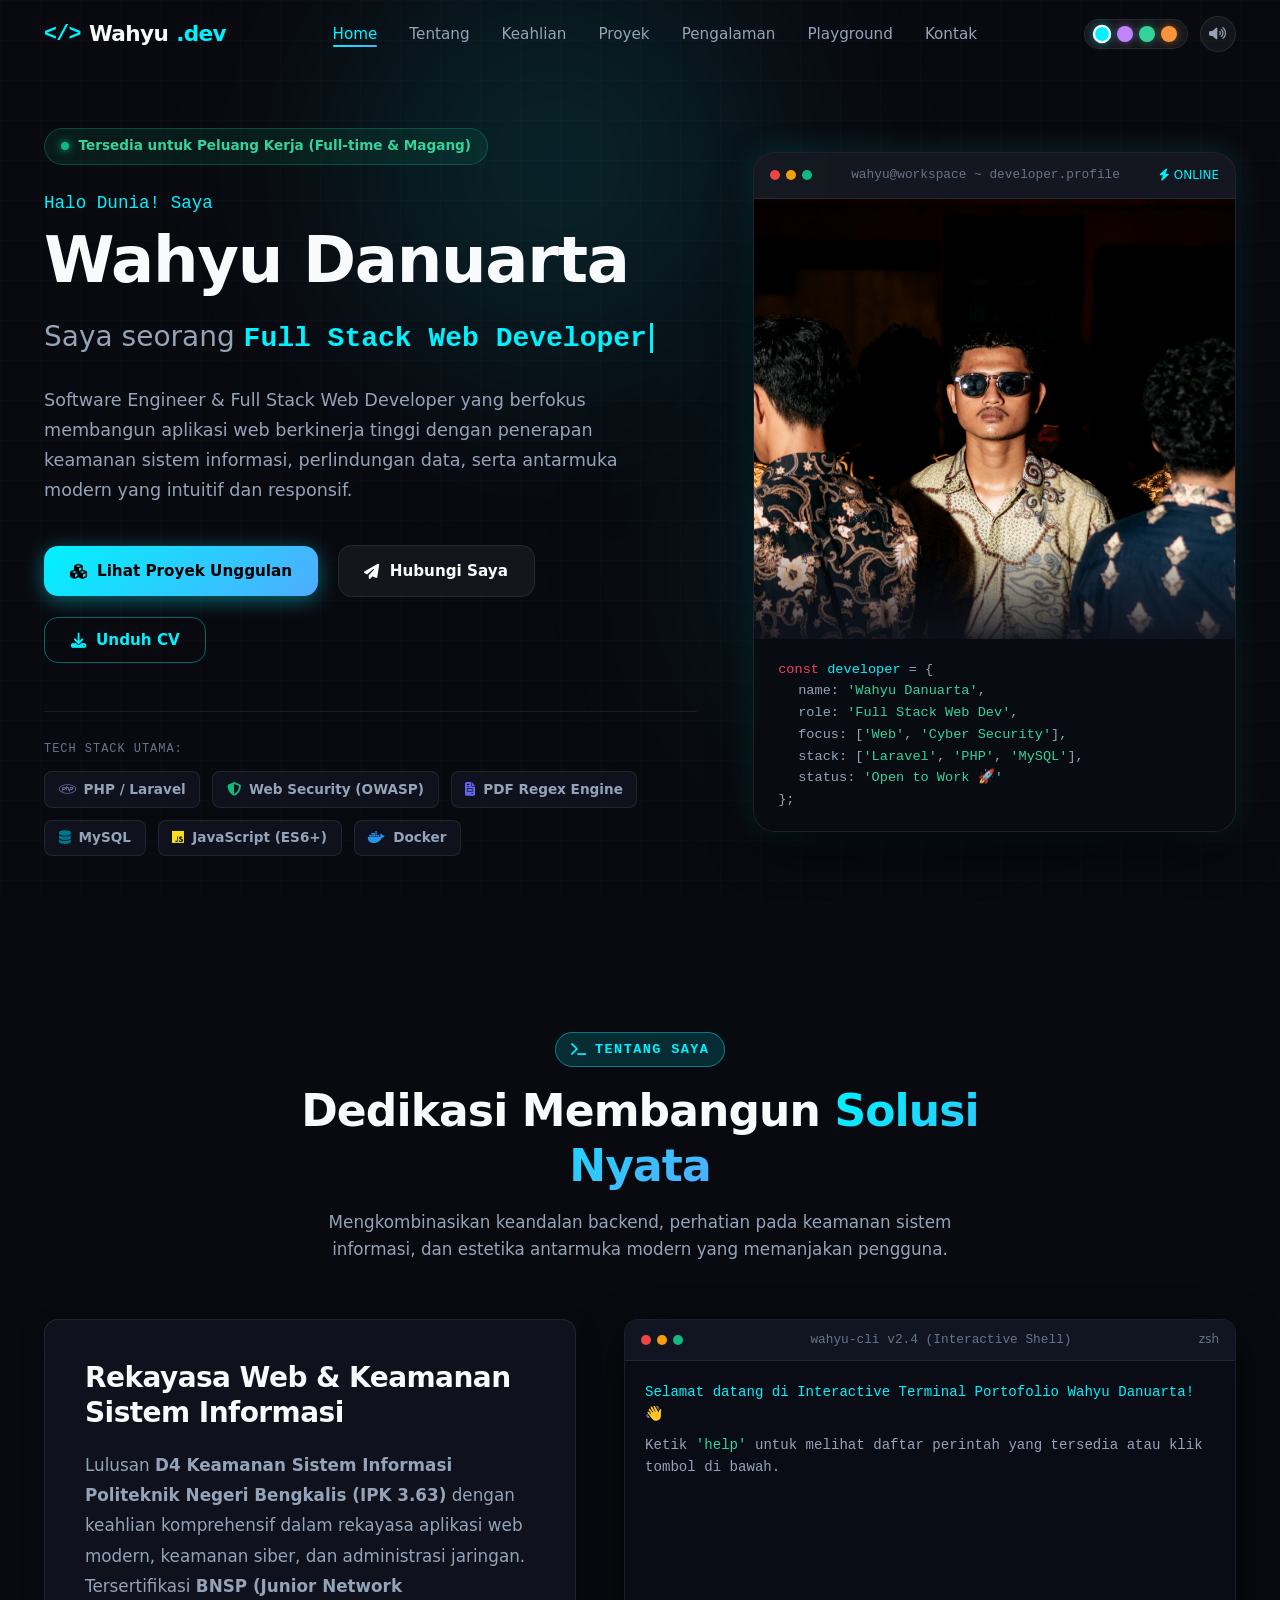
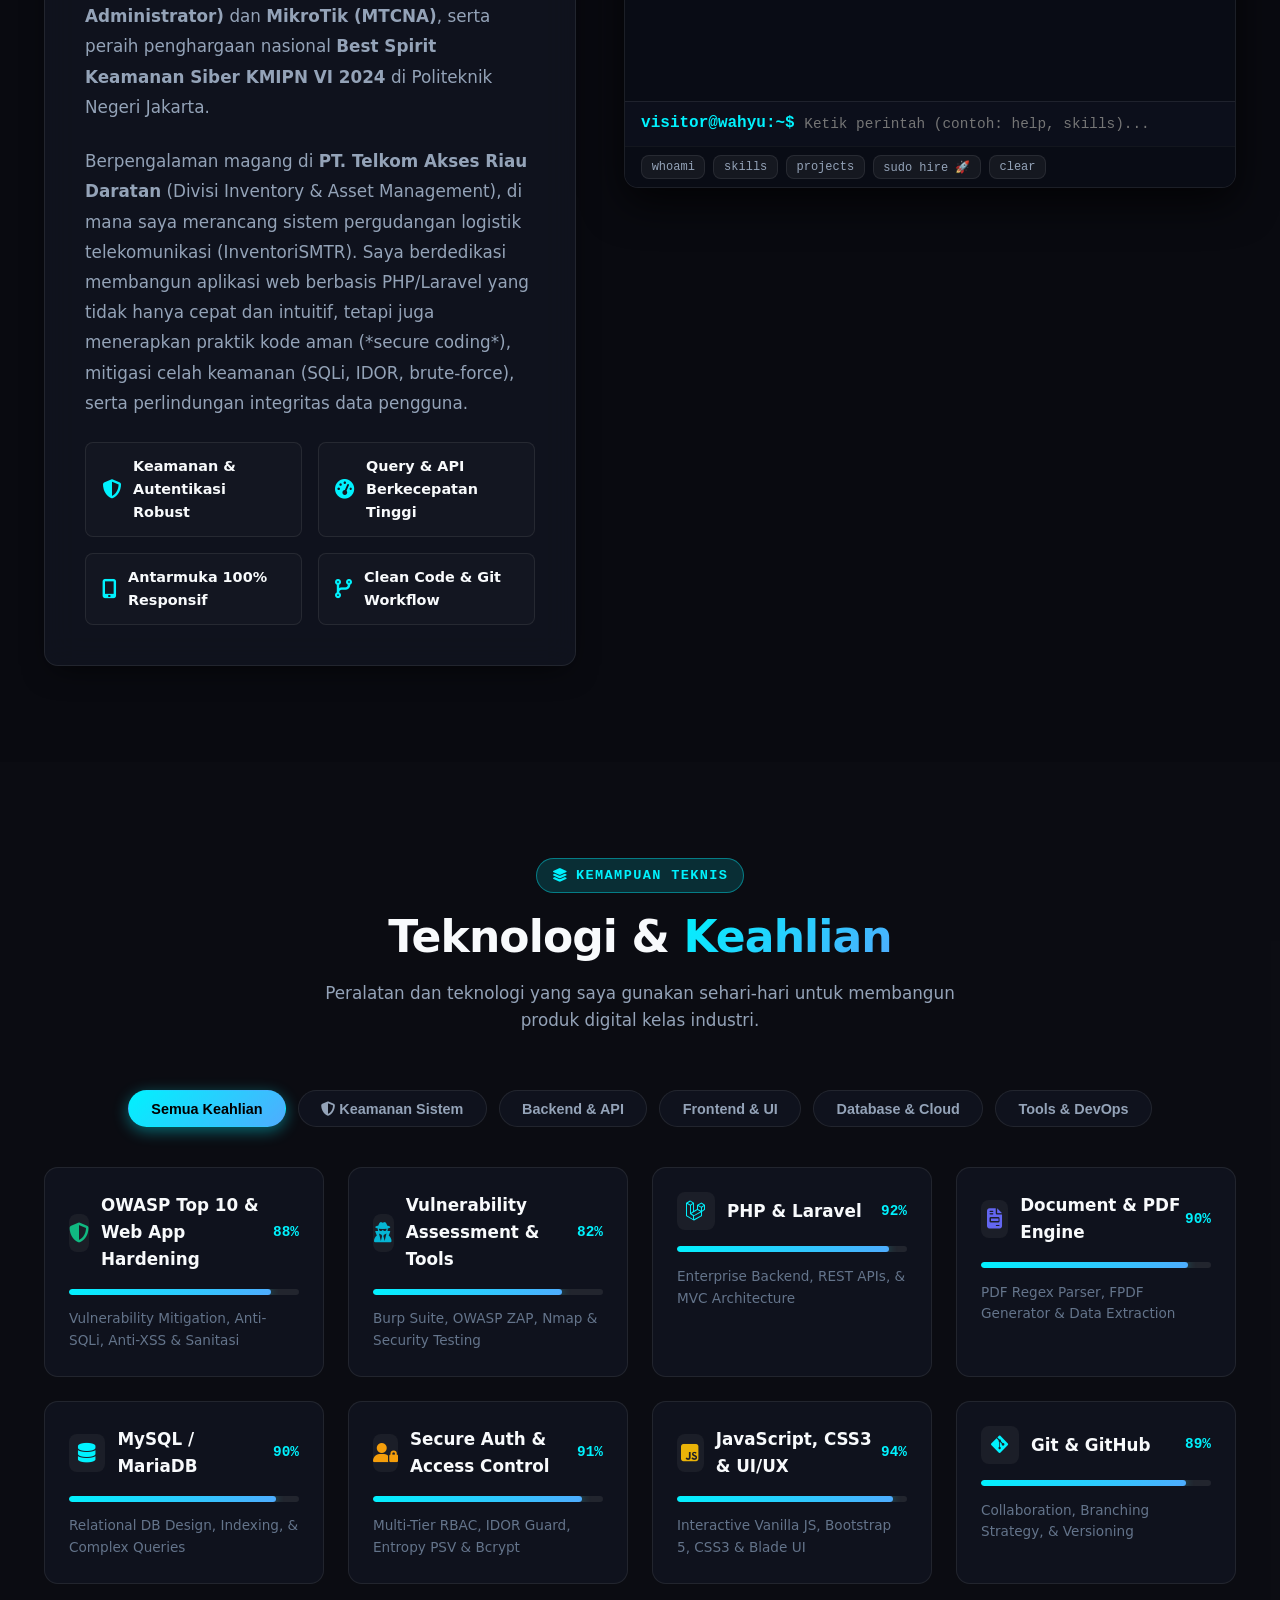
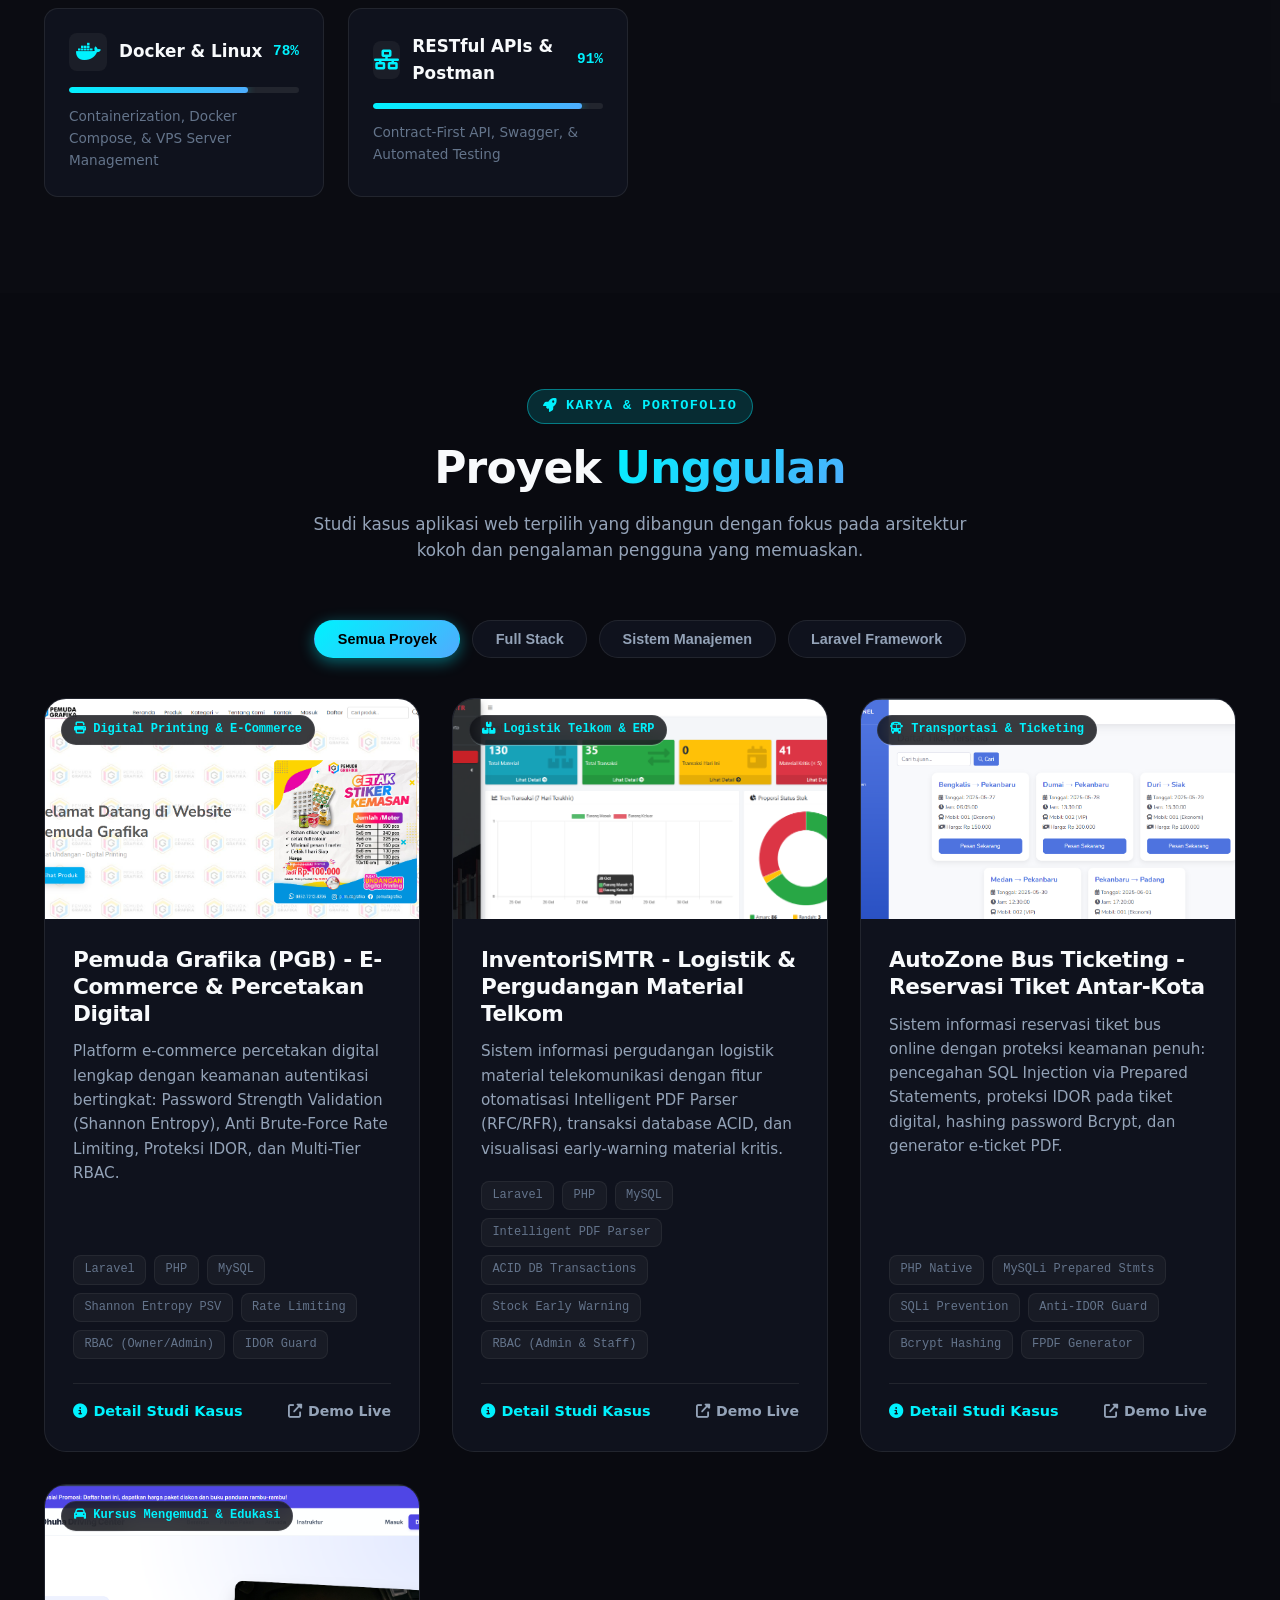
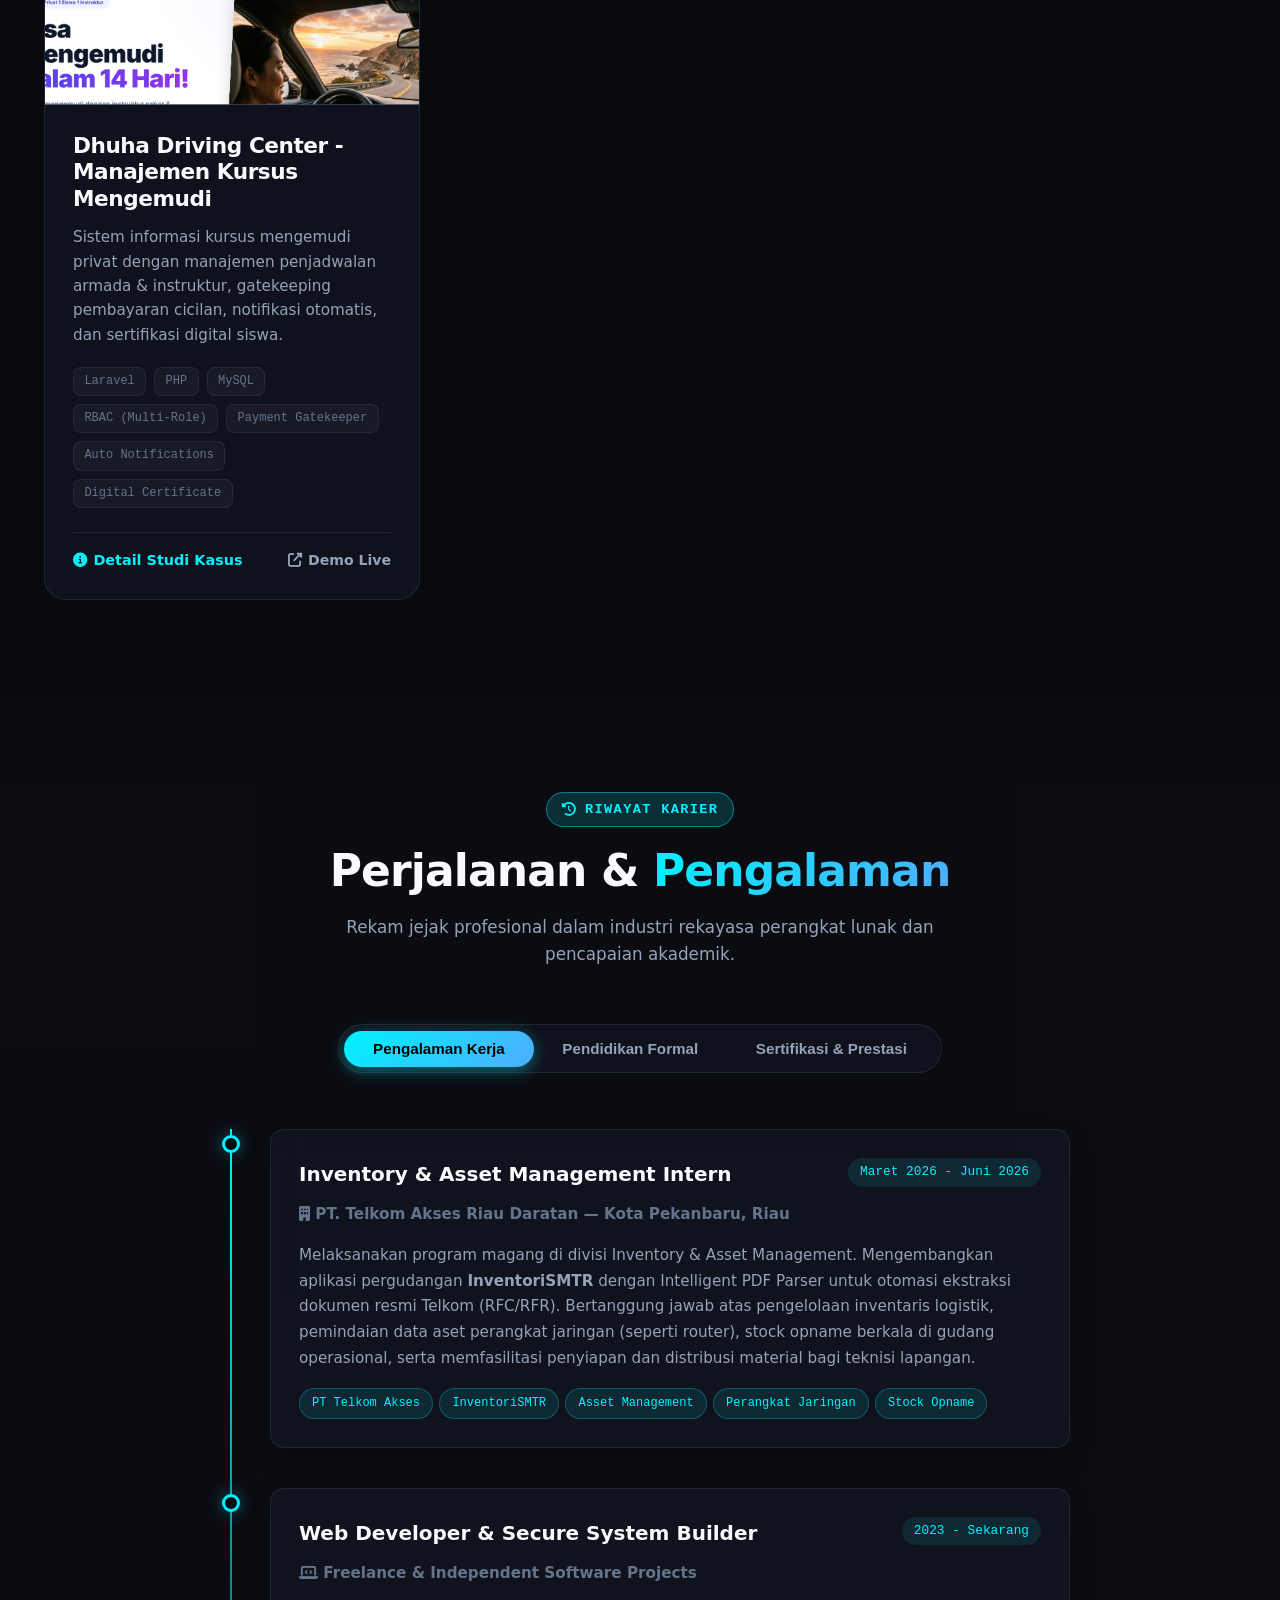
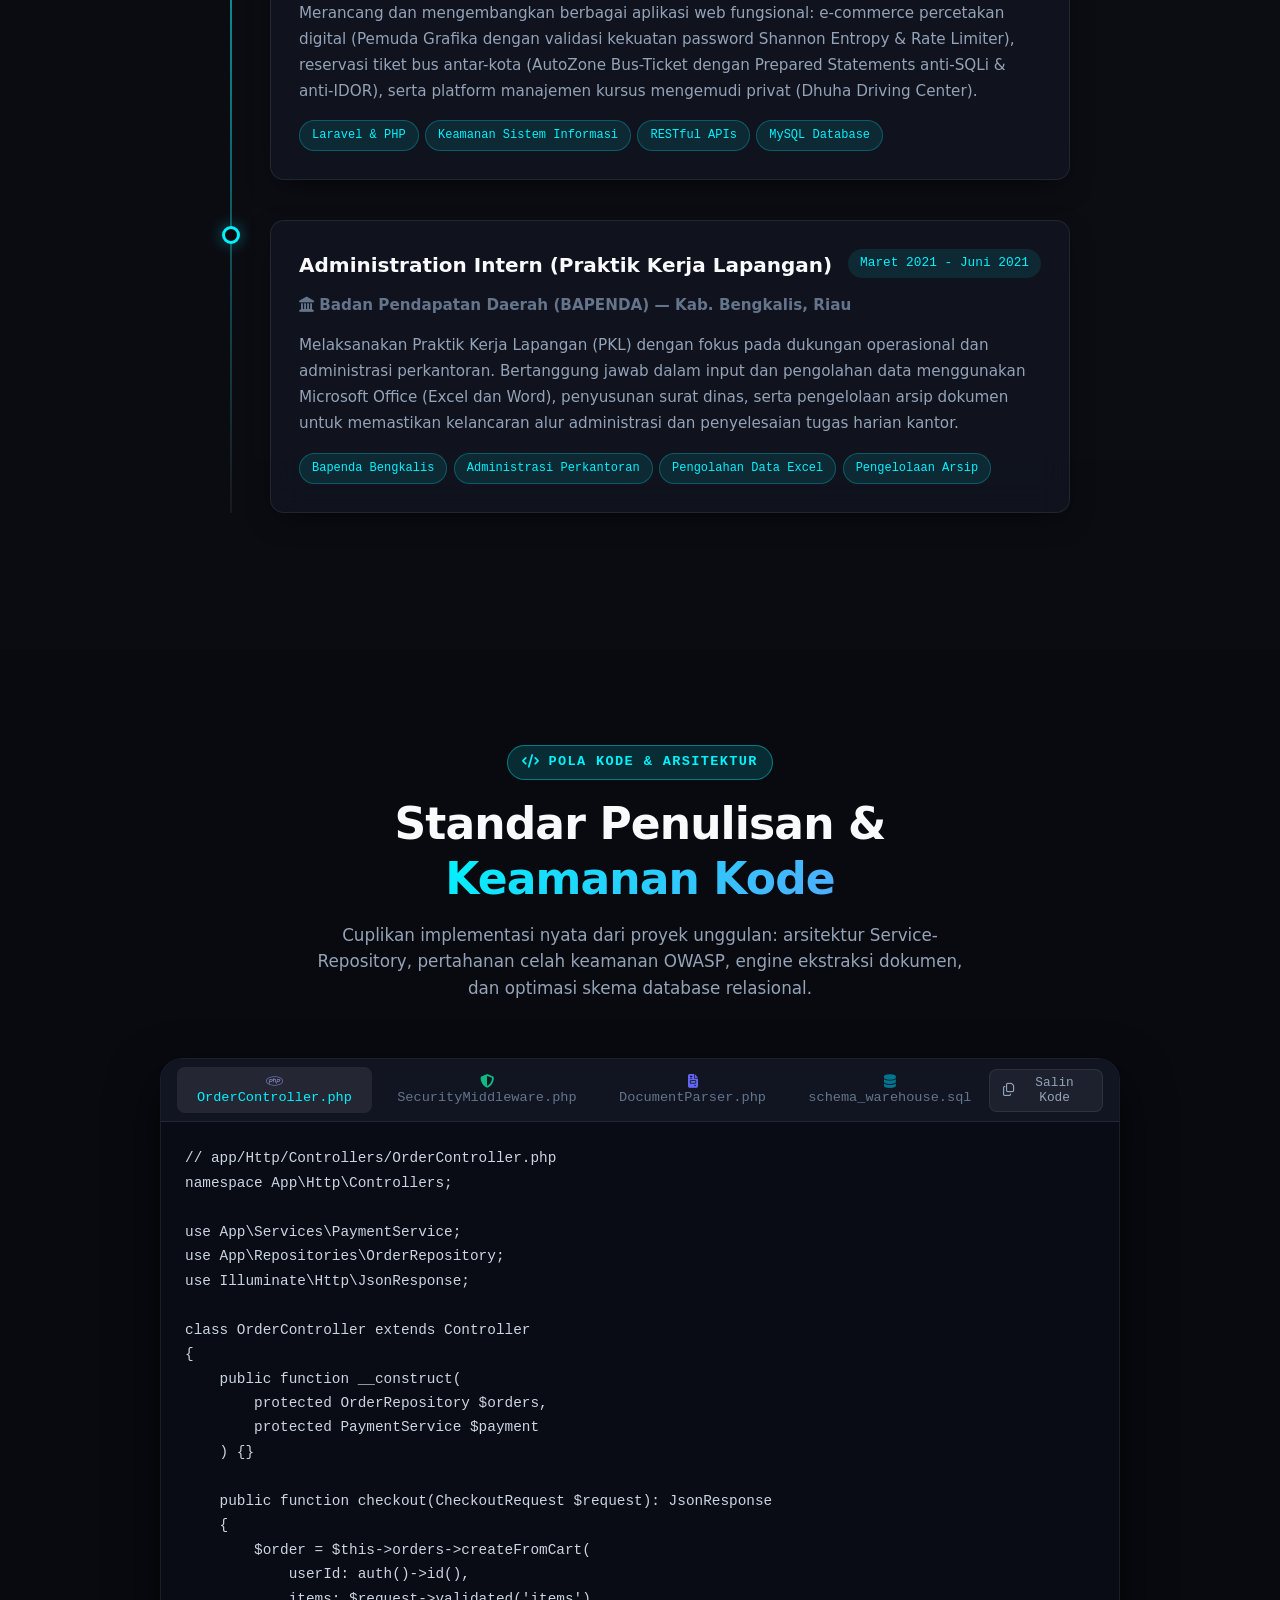
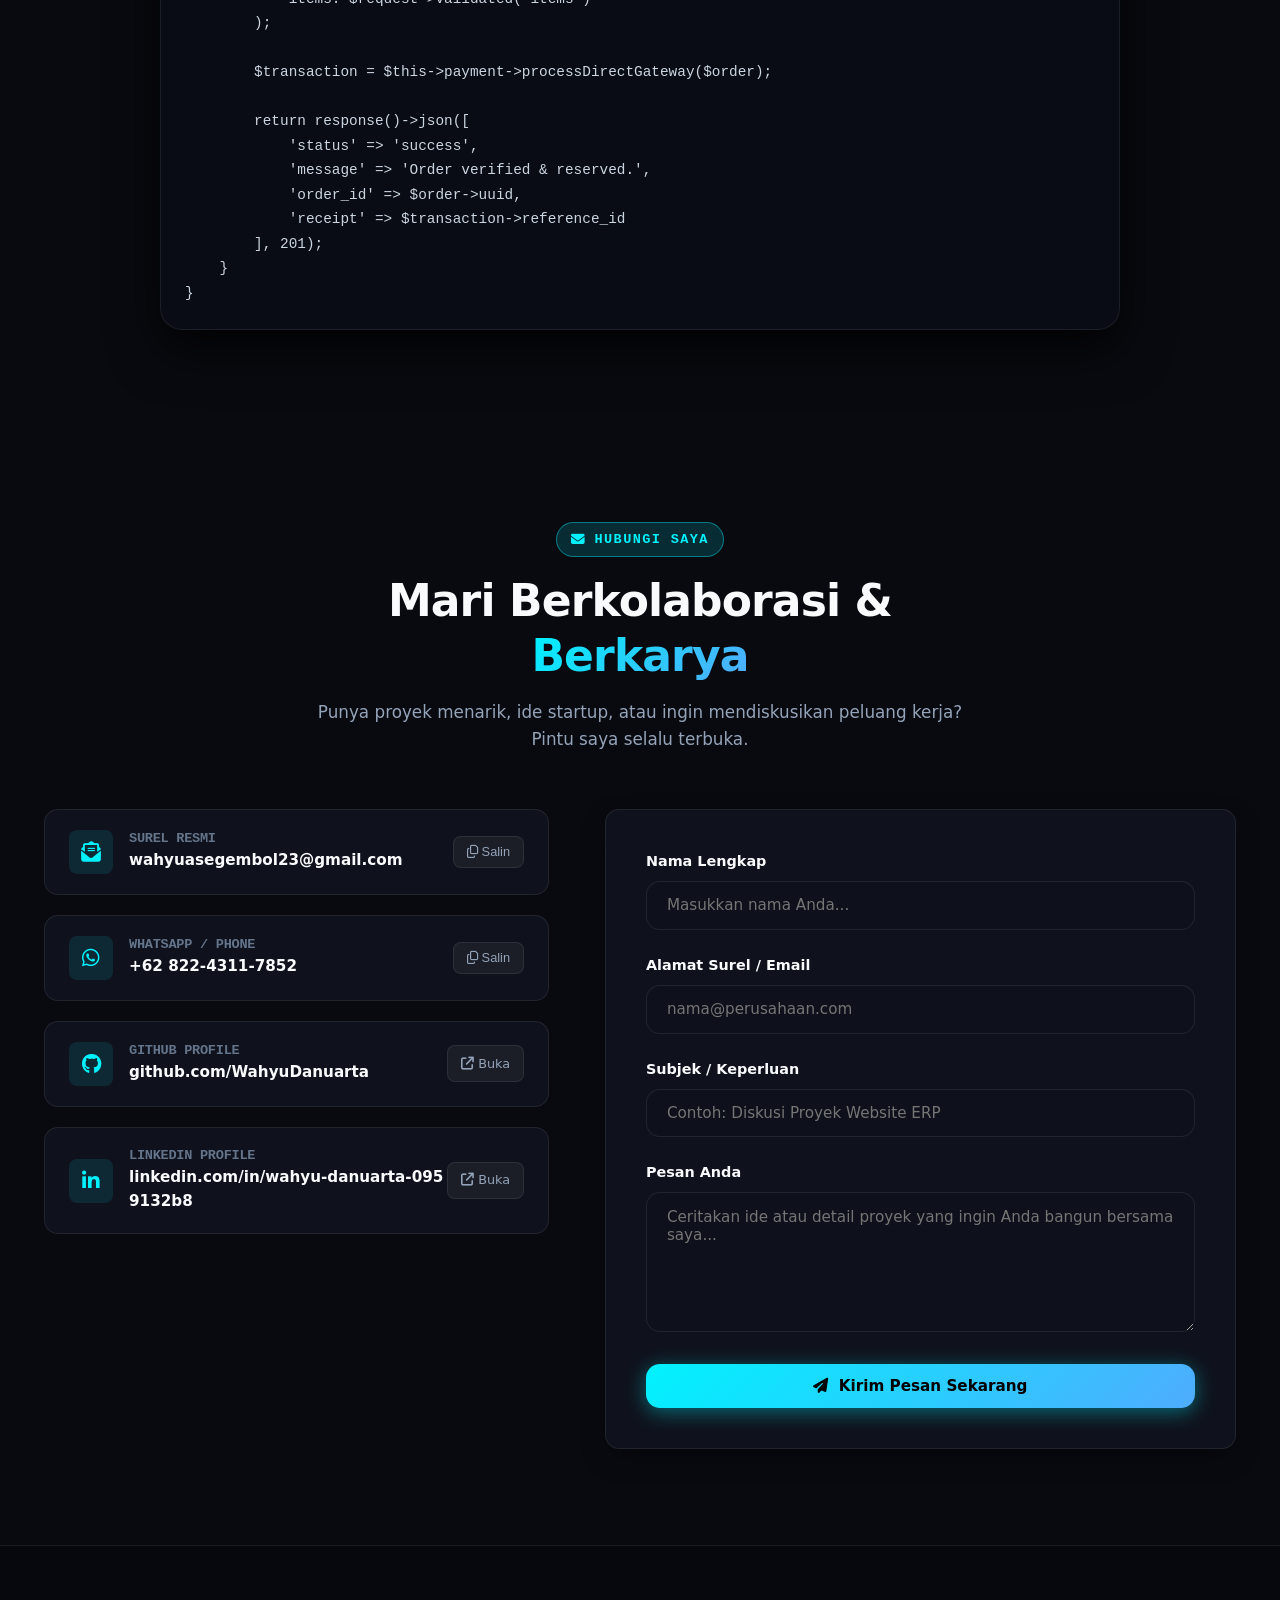
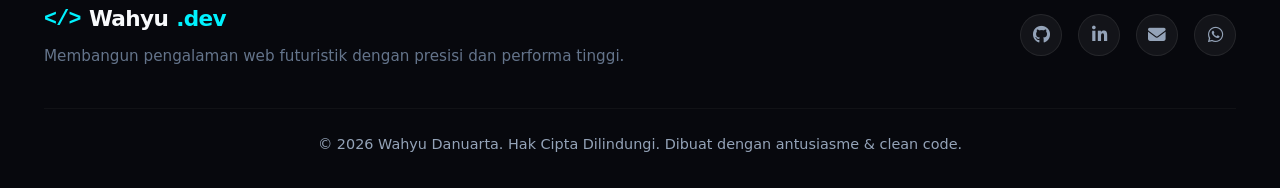
==== commit 72343d08: "Update profile image to original photo" ====
--- a/index.html
+++ b/index.html
@@ -155,7 +155,7 @@
               </div>
 
               <div class="hero-avatar-media">
-                <img src="src/assets/images/avatar.jpg" alt="Wahyu Danuarta" class="hero-avatar-img" loading="eager" decoding="async">
+                <img src="src/assets/images/ALP09076.jpg" alt="Wahyu Danuarta" class="hero-avatar-img" loading="eager" decoding="async">
                 <div class="hero-avatar-overlay"></div>
               </div>
 
